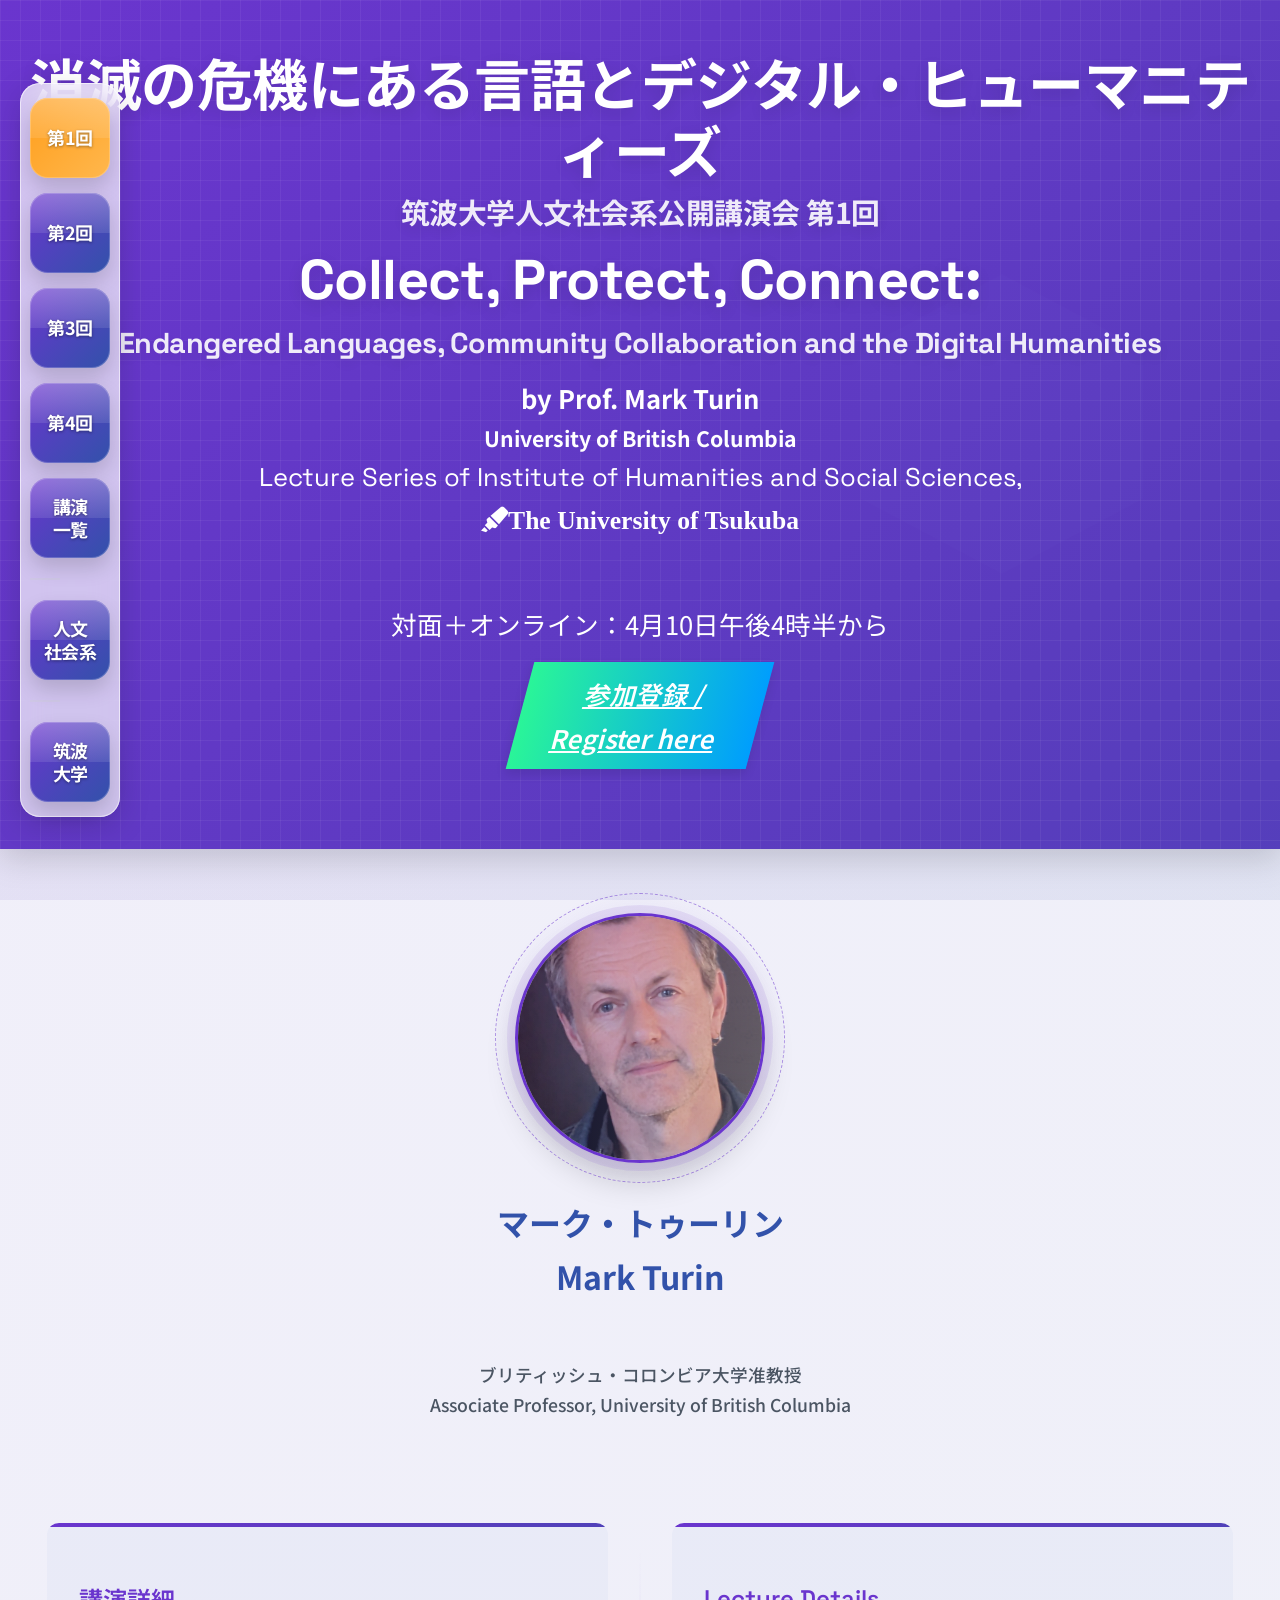
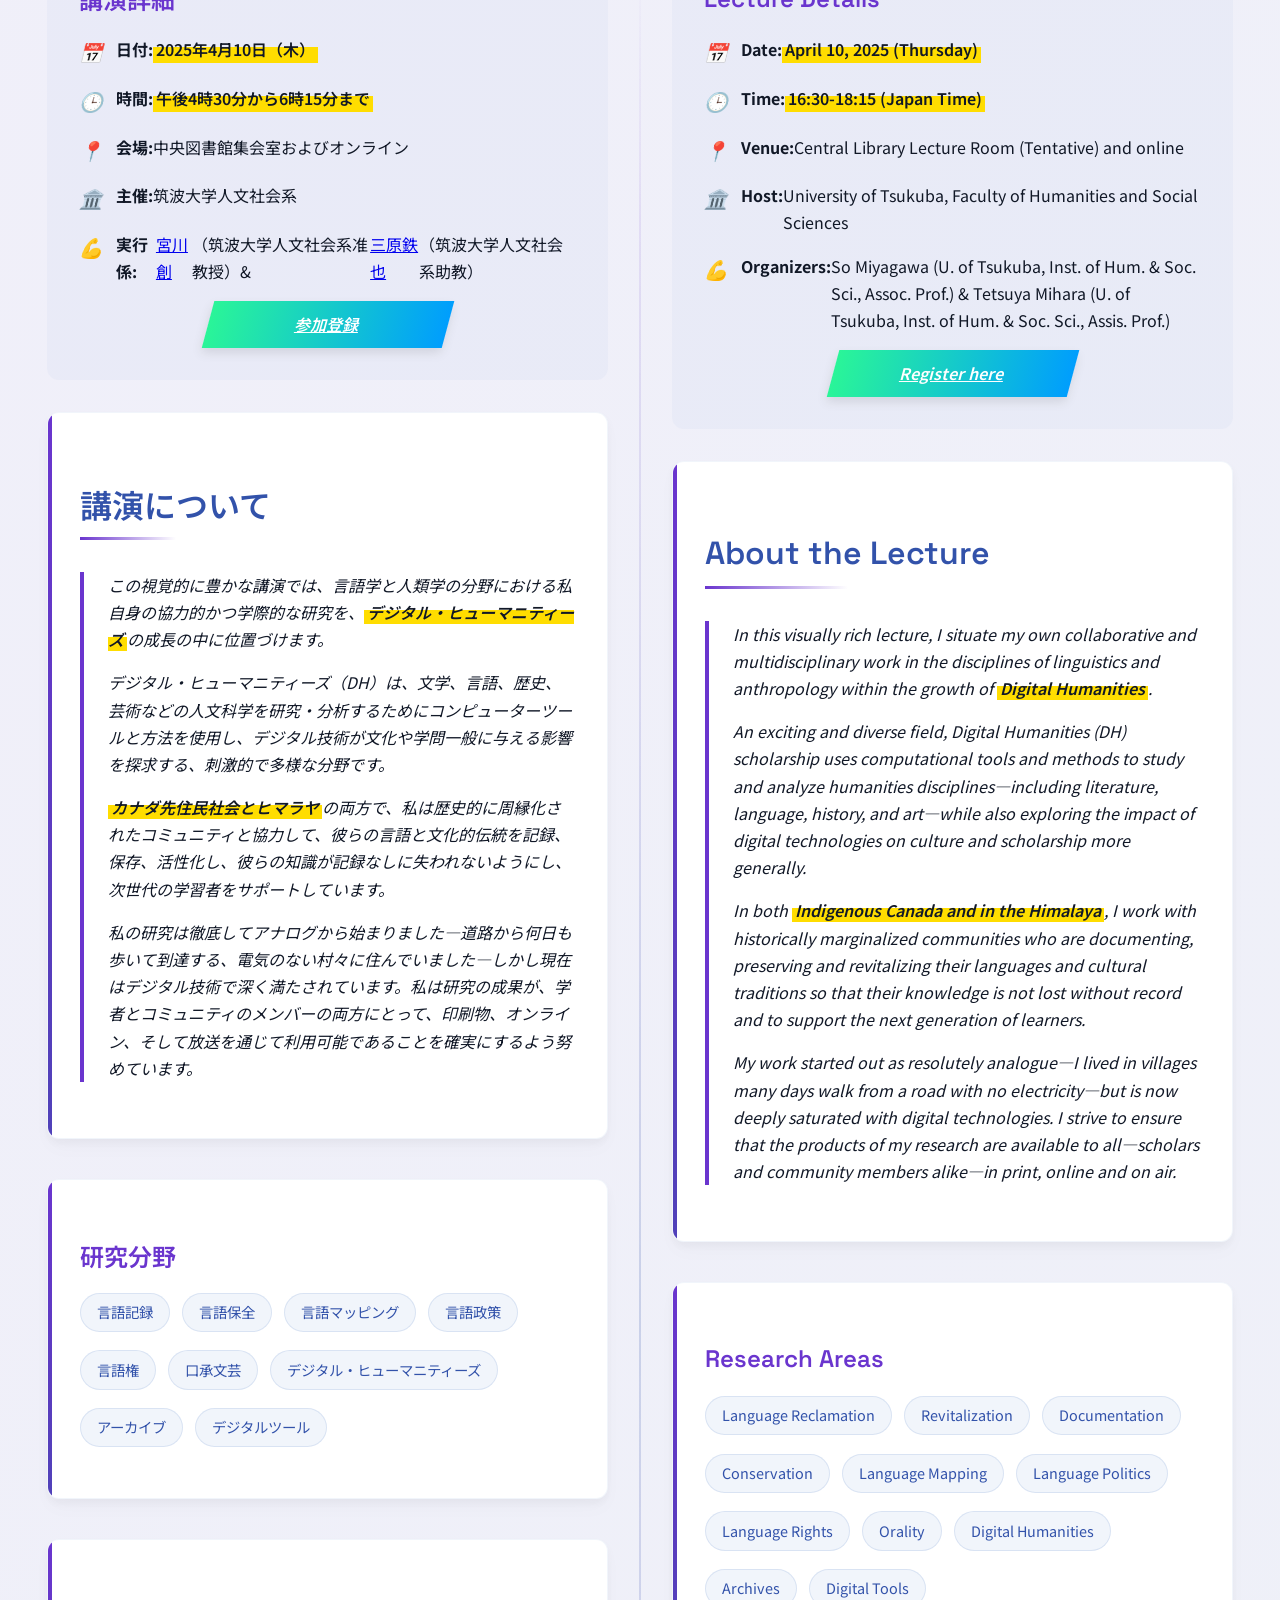
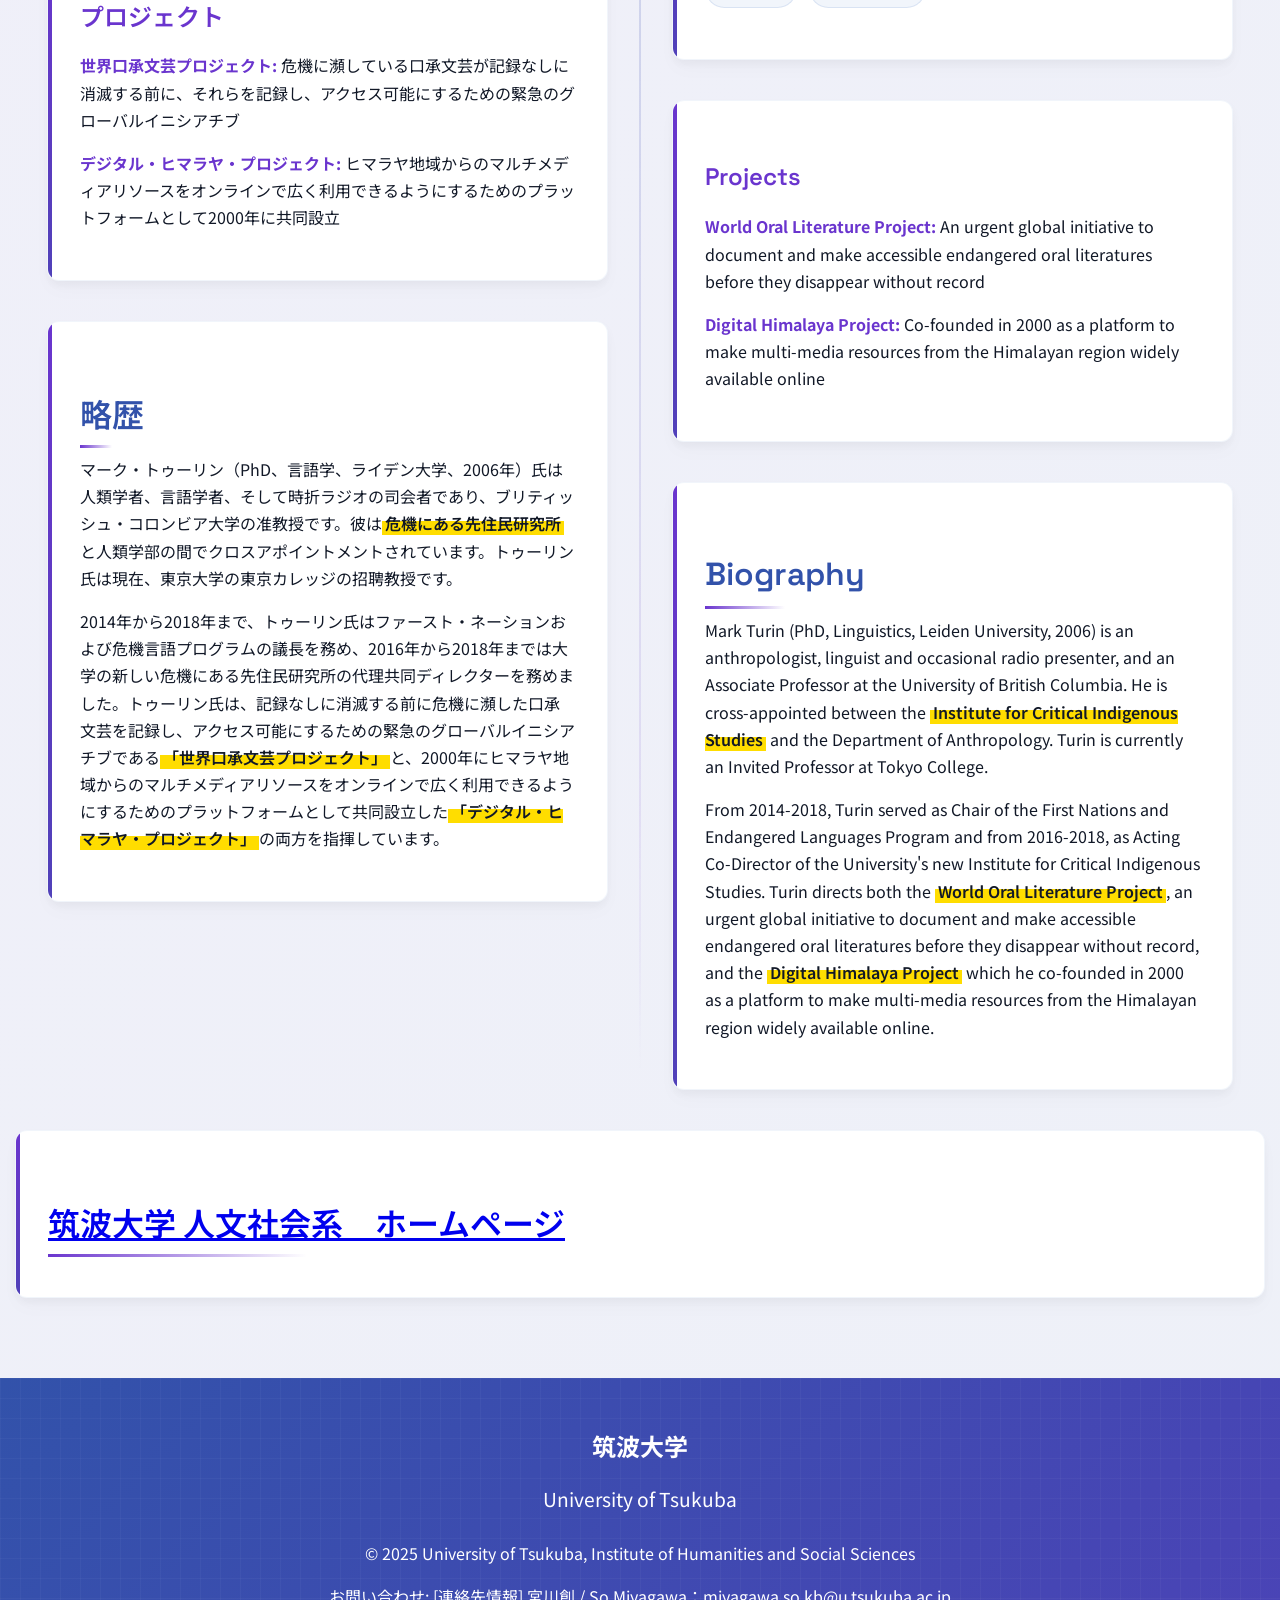
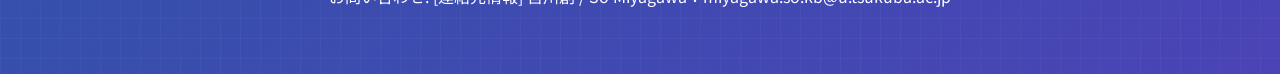
==== 1/index.html @ 2896d74b "changed" ====
<!DOCTYPE html>
<html lang="ja">
<head>
    <meta charset="UTF-8">
    <meta name="viewport" content="width=device-width, initial-scale=1.0">
    <title>筑波大学人文社会系公開講演会 第1回</title>
    <link rel="stylesheet" href="https://cdnjs.cloudflare.com/ajax/libs/font-awesome/5.15.4/css/all.min.css">
    <style>
        @import url('https://fonts.googleapis.com/css2?family=Noto+Sans+JP:wght@300;400;500;700&family=Space+Grotesk:wght@400;500;600;700&display=swap');
        
        :root {
            --tsukuba-purple: #6a35ce;
            --tsukuba-blue: #3252aa;
            --tsukuba-light-blue: #7a9bd1;
            --tsukuba-accent: #ff9e1b;
            --dark-text: #111827;
            --light-text: #4b5563;
            --background: #f8f9fc;
            --light-color: #ffffff;
            --highlight: #ffdd00;
            --card-radius: 12px;
            --glow-color: rgba(106, 53, 206, 0.15);
        }
        
        * {
            margin: 0;
            padding: 0;
            box-sizing: border-box;
        }
        
        body {
            background-color: var(--background);
            color: var(--dark-text);
            line-height: 1.7;
            font-family: 'Noto Sans JP', sans-serif;
            overflow-x: hidden;
            position: relative;
            background-image: 
                linear-gradient(125deg, rgba(106, 53, 206, 0.05) 0%, rgba(50, 82, 170, 0.05) 100%);
            padding-left: 0; /* Remove padding to allow dock to overlay content */
        }
        
        body::before {
            content: '';
            position: fixed;
            top: 0;
            left: 0;
            width: 100%;
            height: 100%;
            background: 
                linear-gradient(125deg, 
                    rgba(106, 53, 206, 0.1) 0%, 
                    rgba(50, 82, 170, 0.1) 25%, 
                    rgba(122, 155, 209, 0.1) 50%, 
                    rgba(100, 80, 190, 0.1) 75%, 
                    rgba(106, 53, 206, 0.1) 100%);
            background-size: 400% 400%;
            z-index: -1;
            animation: vivid-gradient 20s ease infinite;
            opacity: 0.8;
        }
        
        @keyframes vivid-gradient {
            0% { background-position: 0% 50% }
            50% { background-position: 100% 50% }
            100% { background-position: 0% 50% }
        }
        
        .container {
            width: 100%;
            max-width: 1600px;
            margin: 0 auto;
            padding: 0 15px;
        }
        
        header {
            background: linear-gradient(135deg, 
                rgba(106, 53, 206, 1) 0%, 
                rgba(90, 60, 190, 1) 20%, 
                rgba(70, 70, 180, 1) 40%, 
                rgba(50, 82, 170, 1) 60%, 
                rgba(70, 70, 180, 1) 80%, 
                rgba(106, 53, 206, 1) 100%);
            background-size: 400% 400%;
            color: white;
            padding: 3rem 0;
            position: relative;
            overflow: hidden;
            box-shadow: 0 10px 30px rgba(0, 0, 0, 0.15);
            animation: gradientMove 12s ease infinite;
        }
        
        @keyframes gradientMove {
            0% { background-position: 0% 50% }
            50% { background-position: 100% 50% }
            100% { background-position: 0% 50% }
        }
        
        .header-content {
            position: relative;
            z-index: 2;
            text-align: center;
        }
        
        .header-grid {
            position: absolute;
            top: 0;
            left: 0;
            width: 100%;
            height: 100%;
            background-image: 
                linear-gradient(rgba(255,255,255,0.05) 1px, transparent 1px),
                linear-gradient(90deg, rgba(255,255,255,0.05) 1px, transparent 1px);
            background-size: 20px 20px;
            z-index: 1;
        }
        
        .tsukuba-emblem {
            position: absolute;
            width: 300px;
            height: 300px;
            background-image: url("data:image/svg+xml,%3Csvg width='100' height='100' viewBox='0 0 100 100' xmlns='http://www.w3.org/2000/svg'%3E%3Cpath d='M50,0 L97,25 L97,75 L50,100 L3,75 L3,25 L50,0 Z' fill='%23ffffff' fill-opacity='0.05'/%3E%3C/svg%3E");
            background-size: contain;
            background-repeat: no-repeat;
            background-position: center;
            top: 50%;
            right: 10%;
            transform: translateY(-50%);
            z-index: 1;
            opacity: 0.2;
        }
        
        h1 {
            font-size: clamp(2rem, 5vw, 3.5rem);
            margin-bottom: 1rem;
            line-height: 1.2;
            font-weight: 700;
            letter-spacing: -0.5px;
            text-shadow: 0 5px 15px rgba(0, 0, 0, 0.1);
        }
        
        h1 span {
            display: block;
            font-size: clamp(1.2rem, 3vw, 1.8rem);
            margin-top: 0.8rem;
            opacity: 0.9;
        }
        
        h2 {
            font-size: clamp(1.5rem, 4vw, 2rem);
            color: var(--tsukuba-blue);
            margin: 2rem 0 1rem;
            font-weight: 600;
            position: relative;
            display: inline-block;
        }
        
        h2::after {
            content: '';
            display: block;
            width: 50%;
            height: 3px;
            background: linear-gradient(to right, var(--tsukuba-purple), transparent);
            position: absolute;
            bottom: -8px;
            left: 0;
        }
        
        h3 {
            font-size: clamp(1.2rem, 3vw, 1.5rem);
            color: var(--tsukuba-purple);
            margin: 1.5rem 0 1rem;
            font-weight: 600;
        }
        
        .subtitle {
            font-size: clamp(1.2rem, 3vw, 1.6rem);
            margin-bottom: 2rem;
            font-weight: 400;
        }
        
        .en-text {
            font-family: 'Space Grotesk', sans-serif;
        }
        
        /* Split layout */
        .split-layout {
            display: flex;
            flex-wrap: wrap;
            margin-top: 2rem;
            position: relative;
        }
        
        .split-layout::before {
            content: '';
            position: absolute;
            top: 2%;
            left: 50%;
            transform: translateX(-50%);
            width: 2px;
            height: 96%;
            background: linear-gradient(to bottom, 
                transparent 0%, 
                rgba(106, 53, 206, 0.1) 10%, 
                rgba(50, 82, 170, 0.2) 50%, 
                rgba(106, 53, 206, 0.1) 90%, 
                transparent 100%);
            z-index: 1;
        }
        
        .japanese-side, .english-side {
            flex: 0 0 50%;
            padding: 0 2rem;
            position: relative;
        }
        
        /* Professor profile */
        .profile-section {
            margin: 4rem 0;
            position: relative;
        }
        
        .profile-image-container {
            width: clamp(180px, 30vw, 250px);
            height: clamp(180px, 30vw, 250px);
            border-radius: 50%;
            margin: 0 auto 2rem;
            position: relative;
            z-index: 10;
        }
        
        .profile-image {
            width: 100%;
            height: 100%;
            border-radius: 50%;
            overflow: hidden;
            border: 3px solid var(--tsukuba-purple);
            box-shadow: 
                0 0 0 8px rgba(106, 53, 206, 0.1),
                0 20px 30px rgba(0, 0, 0, 0.15);
            position: relative;
            animation: float 6s ease-in-out infinite;
        }
        
        .profile-image::before {
            content: '';
            position: absolute;
            inset: 0;
            background: linear-gradient(135deg, rgba(106, 53, 206, 0.2), rgba(50, 82, 170, 0.2));
            z-index: 2;
        }
        
        .profile-image::after {
            content: '';
            position: absolute;
            inset: 0;
            background: linear-gradient(
                90deg, 
                rgba(255, 255, 255, 0) 0%, 
                rgba(255, 255, 255, 0.2) 50%, 
                rgba(255, 255, 255, 0) 100%
            );
            z-index: 3;
            animation: shimmer 3s infinite;
            background-size: 200% 100%;
        }
        
        .profile-image img {
            width: 100%;
            height: 100%;
            object-fit: cover;
        }
        
        .profile-glow {
            position: absolute;
            width: 120%;
            height: 120%;
            background: radial-gradient(circle, rgba(106, 53, 206, 0.15) 0%, rgba(106, 53, 206, 0) 70%);
            border-radius: 50%;
            top: 50%;
            left: 50%;
            transform: translate(-50%, -50%);
            z-index: -1;
            animation: pulse 4s infinite alternate ease-in-out;
        }
        
        .profile-decor {
            position: absolute;
            width: calc(100% + 40px);
            height: calc(100% + 40px);
            top: -20px;
            left: -20px;
            border-radius: 50%;
            border: 1px dashed rgba(106, 53, 206, 0.3);
            animation: rotate 30s linear infinite;
        }
        
        .profile-decor:nth-child(2) {
            width: calc(100% + 80px);
            height: calc(100% + 80px);
            top: -40px;
            left: -40px;
            animation: rotate 45s linear infinite reverse;
        }
        
        @keyframes rotate {
            0% { transform: rotate(0deg); }
            100% { transform: rotate(360deg); }
        }
        
        @keyframes pulse {
            0% { transform: scale(1); opacity: 0.7; }
            100% { transform: scale(1.2); opacity: 0.3; }
        }
        
        @keyframes float {
            0% { transform: translateY(0px); }
            50% { transform: translateY(-10px); }
            100% { transform: translateY(0px); }
        }
        
        @keyframes shimmer {
            0% { background-position: -100% 0; }
            100% { background-position: 200% 0; }
        }
        
        .profile-info-container {
            display: flex;
            justify-content: center;
            align-items: center;
            gap: clamp(1rem, 4vw, 4rem);
            margin-bottom: 3rem;
        }
        
        .profile-info-jp {
            text-align: right;
            flex: 1;
            margin-right: -2rem;
        }
        
        .profile-info-en {
            text-align: left;
            flex: 1;
            margin-left: -2rem;
        }
        
        .profile-name {
            font-size: clamp(1.5rem, 4vw, 2rem);
            color: var(--tsukuba-blue);
            font-weight: 700;
            margin-bottom: 0.5rem;
        }
        
        .profile-title {
            font-size: clamp(0.9rem, 2vw, 1.1rem);
            color: var(--light-text);
            margin-bottom: 0.5rem;
            font-weight: 500;
        }
        
        .content-card {
            background-color: var(--light-color);
            border-radius: var(--card-radius);
            box-shadow: 
                0 10px 20px rgba(0, 0, 0, 0.02),
                0 5px 10px rgba(0, 0, 0, 0.04);
            padding: clamp(1rem, 5vw, 2rem);
            margin-bottom: 2.5rem;
            transition: all 0.3s cubic-bezier(0.25, 0.8, 0.25, 1);
            border: 1px solid rgba(122, 155, 209, 0.1);
            overflow: hidden;
            position: relative;
        }
        
        .content-card::before {
            content: '';
            position: absolute;
            top: 0;
            left: 0;
            width: 4px;
            height: 100%;
            background: linear-gradient(to bottom, 
                var(--tsukuba-purple),
                rgba(90, 60, 190, 1),
                rgba(70, 70, 180, 1),
                var(--tsukuba-blue),
                rgba(70, 70, 180, 1),
                rgba(90, 60, 190, 1),
                var(--tsukuba-purple));
            background-size: 100% 400%;
            animation: gradientMove 8s ease infinite;
        }
        
        .content-card:hover {
            transform: translateY(-5px);
            box-shadow: 
                0 15px 30px rgba(0, 0, 0, 0.05),
                0 10px 15px rgba(0, 0, 0, 0.07);
        }
        
        .content-card h2, .content-card h3 {
            transition: transform 0.3s ease;
        }
        
        .content-card:hover h2, .content-card:hover h3 {
            transform: translateX(5px);
        }
        
        .highlight-text {
            background: linear-gradient(transparent 40%, var(--highlight) 40%);
            display: inline;
            padding: 0 3px;
            font-weight: 600;
            position: relative;
            transition: all 0.3s ease;
        }
        
        .highlight-text:hover {
            background: linear-gradient(transparent 20%, var(--highlight) 20%);
        }
        
        .abstract {
            border-left: 4px solid var(--tsukuba-purple);
            padding-left: 1.5rem;
            font-style: italic;
            margin: 1.5rem 0;
            position: relative;
        }
        
        .details {
            background-color: rgba(122, 155, 209, 0.05);
            padding: clamp(1rem, 5vw, 2rem);
            border-radius: var(--card-radius);
            margin: 2rem 0;
            position: relative;
            overflow: hidden;
        }
        
        .details::before {
            content: '';
            position: absolute;
            top: 0;
            left: 0;
            width: 100%;
            height: 4px;
            background: linear-gradient(to right, 
                var(--tsukuba-purple),
                rgba(90, 60, 190, 1),
                rgba(70, 70, 180, 1),
                var(--tsukuba-blue),
                rgba(70, 70, 180, 1),
                rgba(90, 60, 190, 1),
                var(--tsukuba-purple));
            background-size: 400% 100%;
            animation: gradientMove 8s ease infinite;
        }
        
        .details ul {
            list-style-type: none;
            position: relative;
            z-index: 1;
        }
        
        .details li {
            margin-bottom: 1rem;
            display: flex;
            align-items: flex-start;
        }
        
        .details li i {
            color: var(--tsukuba-purple);
            margin-right: 0.8rem;
            font-size: 1.2rem;
            flex-shrink: 0;
        }
        
        .highlight {
            color: var(--tsukuba-purple);
            font-weight: bold;
        }
        
        .tag {
            display: inline-block;
            background-color: rgba(122, 155, 209, 0.1);
            border: 1px solid rgba(122, 155, 209, 0.2);
            color: var(--tsukuba-blue);
            padding: 0.4rem 1rem;
            border-radius: 999px;
            margin-right: 0.5rem;
            margin-bottom: 0.7rem;
            font-size: 0.9rem;
            transition: all 0.3s ease;
            position: relative;
            z-index: 1;
        }
        
        .tag {
            display: inline-block;
            background-color: rgba(122, 155, 209, 0.1);
            border: 1px solid rgba(122, 155, 209, 0.2);
            color: var(--tsukuba-blue);
            padding: 0.4rem 1rem;
            border-radius: 999px;
            margin-right: 0.5rem;
            margin-bottom: 0.7rem;
            font-size: 0.9rem;
            transition: all 0.3s ease;
            position: relative;
            z-index: 1;
            overflow: hidden;
        }
        
        .tag::before {
            content: '';
            position: absolute;
            top: 0;
            left: -100%;
            width: 100%;
            height: 100%;
            background: linear-gradient(
                90deg, 
                transparent, 
                rgba(255, 255, 255, 0.2), 
                transparent
            );
            transition: 0.5s;
            z-index: -1;
        }
        
        .tag:hover {
            background-color: var(--tsukuba-purple);
            color: white;
            transform: translateY(-2px);
            box-shadow: 0 4px 8px rgba(106, 53, 206, 0.2);
        }
        
        .tag:hover::before {
            left: 100%;
        }
        
        footer {
            background: linear-gradient(135deg, 
                rgba(50, 82, 170, 1) 0%, 
                rgba(70, 70, 180, 1) 20%, 
                rgba(90, 60, 190, 1) 40%, 
                rgba(106, 53, 206, 1) 60%, 
                rgba(90, 60, 190, 1) 80%, 
                rgba(50, 82, 170, 1) 100%);
            background-size: 400% 400%;
            color: white;
            padding: clamp(2rem, 5vw, 3rem) 0;
            margin-top: 5rem;
            text-align: center;
            position: relative;
            overflow: hidden;
            animation: gradientMove 12s ease infinite reverse;
        }
        
        .footer-grid {
            position: absolute;
            top: 0;
            left: 0;
            width: 100%;
            height: 100%;
            background-image: linear-gradient(rgba(255,255,255,0.03) 1px, transparent 1px),
                              linear-gradient(90deg, rgba(255,255,255,0.03) 1px, transparent 1px);
            background-size: 20px 20px;
            z-index: 1;
        }
        
        .footer-content {
            position: relative;
            z-index: 2;
        }
        
        p {
            margin-bottom: 1rem;
            position: relative;
            z-index: 1;
        }
        
        /* 010 */
        .button010 a {
            position: relative;
            display: flex;
            justify-content: space-around;
            align-items: center;
            margin: 0 auto;
            max-width: 240px;
            padding: 10px 25px;
            color: #313131;
            transition: 0.3s ease-in-out;
            font-weight: 600;
            transform: skew(-15deg);
            color: #fff;
            background-image: -webkit-gradient(linear, left top, right top, from(#2af598), to(#009efd));
            background-image: -webkit-linear-gradient(left, #2af598 0%, #009efd 100%);
            background-image: linear-gradient(90deg, #2af598 0%, #009efd 100%);
            -webkit-box-shadow: 0 5px 10px rgba(0, 0, 0, .1);
            box-shadow: 0 5px 10px rgba(0, 0, 0, .1);
        }
        .button010 a:hover {
          -webkit-transform: skew(0);
          transform: skew(0);
          color: #fff;
          -webkit-box-shadow: 0 2px 3px rgba(0, 0, 0, .1);
          box-shadow: 0 2px 3px rgba(0, 0, 0, .1);
        }
        
        /* Mac-style Dock Menu */
        .mac-dock {
            position: fixed;
            left: 20px;
            top: 50%;
            transform: translateY(-50%);
            background: rgba(255, 255, 255, 0.7);
            backdrop-filter: blur(15px);
            -webkit-backdrop-filter: blur(15px);
            border-radius: 20px;
            padding: 15px 10px;
            display: flex;
            flex-direction: column;
            align-items: center;
            gap: 15px;
            box-shadow: 
                0 8px 32px rgba(0, 0, 0, 0.15),
                inset 0 0 0 1px rgba(255, 255, 255, 0.6);
            z-index: 1000;
        }
        
        .dock-container {
            display: flex;
            flex-direction: column;
            gap: 15px;
        }
        
        .dock-item {
            width: 80px;
            height: 80px;
            border-radius: 18px;
            overflow: hidden;
            position: relative;
            transition: all 0.2s cubic-bezier(0.34, 1.56, 0.64, 1);
            background: linear-gradient(135deg, var(--tsukuba-purple), var(--tsukuba-blue));
            display: flex;
            justify-content: center;
            align-items: center;
            color: white;
            font-size: 24px;
            font-weight: 700;
            box-shadow: 
                0 10px 20px rgba(0, 0, 0, 0.15),
                inset 0 0 0 1px rgba(255, 255, 255, 0.2);
            text-decoration: none;
            cursor: pointer;
        }
        
        .dock-divider {
            width: 30px;
            height: 2px;
            background: #cfc7e6;
            margin: 5px 0;
        }
        
        .dock-item:hover {
            transform: scale(1.1) translateY(-5px);
            box-shadow: 
                0 15px 30px rgba(0, 0, 0, 0.2),
                inset 0 0 0 1px rgba(255, 255, 255, 0.3);
        }
        
        .dock-item.active {
            background: linear-gradient(135deg, var(--tsukuba-accent), #ffb74d);
        }
        
        .icon-text {
            font-size: 18px;
            position: relative;
            z-index: 2;
            font-weight: 700;
            letter-spacing: -0.5px;
            text-shadow: 0 1px 3px rgba(0, 0, 0, 0.4);
            font-family: 'Noto Sans JP', sans-serif;
            color: white;
            text-align: center;
            line-height: 1.3;
        }
        
        .dock-tooltip {
            position: absolute;
            background: rgba(50, 50, 50, 0.9);
            color: white;
            padding: 8px 15px;
            border-radius: 8px;
            font-size: 14px;
            font-weight: 500;
            white-space: nowrap;
            left: 75px;
            top: 50%;
            transform: translateY(-50%);
            opacity: 0;
            visibility: hidden;
            transition: all 0.2s cubic-bezier(0.34, 1.56, 0.64, 1);
            box-shadow: 0 5px 15px rgba(0, 0, 0, 0.2);
        }
        
        .dock-item:hover .dock-tooltip {
            opacity: 1;
            visibility: visible;
            left: 85px;
        }
        
        /* Reflection effect for dock items */
        .dock-item::before {
            content: '';
            position: absolute;
            top: 0;
            left: 0;
            right: 0;
            height: 50%;
            background: linear-gradient(
                to bottom,
                rgba(255, 255, 255, 0.3) 0%,
                rgba(255, 255, 255, 0.1) 100%
            );
            border-radius: 15px 15px 0 0;
            z-index: 1;
        }
        
        /* Dot indicator for active item */
        .dock-item.active::after {
            content: '';
            position: absolute;
            bottom: -12px;
            left: 50%;
            transform: translateX(-50%);
            width: 6px;
            height: 6px;
            border-radius: 50%;
            background: rgba(255, 255, 255, 0.8);
        }
        
        /* Responsive adjustments */
        @media (max-width: 992px) {
            .japanese-side, .english-side {
                flex: 0 0 100%;
                padding: 0 1rem;
            }
            
            .english-side {
                border-left: none;
                border-top: 1px solid rgba(122, 155, 209, 0.2);
                padding-top: 2rem;
                margin-top: 2rem;
            }
            
            .profile-info-container {
                flex-direction: column;
                gap: 0.5rem;
            }
            
            .profile-info-jp, .profile-info-en {
                text-align: center;
                margin: 0;
            }
            
            .split-layout::before {
                width: 96%;
                height: 2px;
                top: 50%;
                left: 2%;
                background: linear-gradient(to right, 
                    transparent 0%, 
                    rgba(106, 53, 206, 0.1) 10%, 
                    rgba(50, 82, 170, 0.2) 50%, 
                    rgba(106, 53, 206, 0.1) 90%, 
                    transparent 100%);
            }
        }
        
        @media (max-width: 768px) {
            body {
                padding-left: 0;
            }
            
            .mac-dock {
                left: 10px;
            }
            
            .dock-item {
                width: 70px;
                height: 70px;
            }
            
            .icon-text {
                font-size: 16px;
            }
        }
        
        @media (max-width: 576px) {
            body {
                padding-left: 0;
                padding-bottom: 100px;
            }
            
            .container {
                padding: 0 10px;
            }
            
            h1 {
                padding: 0 10px;
            }
            
            .profile-section {
                margin: 2rem 0;
            }
            
            .profile-image-container {
                margin-bottom: 1rem;
            }
            
            .content-card, .details {
                padding: 1.2rem;
            }
            
            .abstract {
                padding-left: 1rem;
            }
            
            .tag {
                padding: 0.3rem 0.7rem;
                margin-right: 0.3rem;
                margin-bottom: 0.5rem;
                font-size: 0.8rem;
            }
            
            .mac-dock {
                bottom: 20px;
                top: auto;
                left: 50%;
                transform: translateX(-50%);
                flex-direction: row;
                padding: 10px 15px;
                width: auto;
                background: rgba(255, 255, 255, 0.8);
            }
            
            .dock-container {
                flex-direction: row;
                gap: 12px;
            }
            
            .dock-item {
                width: 60px;
                height: 60px;
            }
            
            .icon-text {
                font-size: 14px;
            }
            
            .dock-divider {
                width: 2px;
                height: 30px;
                margin: 0 2px;
            }
            
            .dock-tooltip {
                left: 50%;
                top: -40px;
                transform: translateX(-50%);
                background: rgba(50, 50, 50, 0.9);
            }
            
            .dock-item:hover .dock-tooltip {
                top: -45px;
                left: 50%;
            }
            
            .dock-item.active::after {
                bottom: -12px;
                left: 50%;
            }
        }

        /* 第1〜4回＋一覧でドック項目が増えたための調整 */
        /* 画面が低いときは項目を縮める（overflow は使わない：ツールチップと拡大が切れるため） */
        @media (min-width: 577px) and (max-height: 760px) {
            .dock-item {
                width: 62px;
                height: 62px;
            }

            .icon-text {
                font-size: 15px;
            }

            .dock-container {
                gap: 10px;
            }
        }

        @media (max-width: 576px) {
            .mac-dock {
                max-width: calc(100vw - 20px);
            }

            .dock-container {
                flex-wrap: wrap;
                justify-content: center;
                row-gap: 8px;
            }

            body {
                padding-bottom: 180px;
            }
        }
    </style>
</head>
<body>
    <!-- Mac Dock Menu -->
    <nav class="mac-dock" aria-label="講演会ナビゲーション">
        <div class="dock-container">
            <a href="/seminars/1/" class="dock-item active" aria-current="page">
                <span class="icon-text">第1回</span>
                <span class="dock-tooltip">第1回講演会</span>
            </a>
            <a href="/seminars/2/" class="dock-item">
                <span class="icon-text">第2回</span>
                <span class="dock-tooltip">第2回講演会</span>
            </a>
            <a href="/seminars/3/" class="dock-item">
                <span class="icon-text">第3回</span>
                <span class="dock-tooltip">第3回講演会</span>
            </a>
            <a href="/seminars/4/" class="dock-item">
                <span class="icon-text">第4回</span>
                <span class="dock-tooltip">第4回講演会</span>
            </a>
            <a href="/seminars/" class="dock-item">
                <span class="icon-text">講演<br>一覧</span>
                <span class="dock-tooltip">講演会一覧</span>
            </a>
            <div class="dock-divider"></div>
            <a href="https://www.jinsha.tsukuba.ac.jp/" class="dock-item" target="_blank">
                <span class="icon-text">人文<br>社会系</span>
                <span class="dock-tooltip">人文社会系ホームページ</span>
            </a>
            <div class="dock-divider"></div>
            <a href="https://www.tsukuba.ac.jp/" class="dock-item" target="_blank">
                <span class="icon-text">筑波<br>大学</span>
                <span class="dock-tooltip">筑波大学ホームページ</span>
            </a>
        </div>
    </nav>

    <header>
        <div class="header-grid"></div>
        <div class="tsukuba-emblem"></div>
        <div class="header-gradient-glow"></div>
        <div class="container header-content">
            <h1>
                消滅の危機にある言語とデジタル・ヒューマニティーズ
                <span>筑波大学人文社会系公開講演会 第1回</span>
            </h1>
             
            <div class="subtitle">
                <h1 class="en-text">Collect, Protect, Connect:
                <span class="en-text">Endangered Languages, Community Collaboration and the Digital Humanities</span>
               
            </h1>
            <h4>by Prof. Mark Turin</h4>
            <h5>University of British Columbia</h5>
            <p class="en-text">Lecture Series of Institute of Humanities and Social Sciences,<br> <i class="fas fa-highlighter">The University of Tsukuba</i> </p>
          <br> <p>対面＋オンライン：4月10日午後4時半から</p> 
          <div class="button010">
                <a href="https://docs.google.com/forms/d/e/1FAIpQLSdIY01GYCoTN7OvCxIDIOvJ1w9GV--gz2LfOuzs_iIa3e0frg/viewform?usp=dialog" target="_blank">参加登録 / Register here</a>
            </a>
            </div>
        </div>
    </header>

    <main class="container">
        
        <div class="profile-section">
            
            <div class="profile-image-container">
                
                <div class="profile-image">
                    <img src="Mark_Turin_2023_cropped.jpg" alt="Professor Mark Turin" />
                </div>
                <div class="profile-glow" style="background: radial-gradient(circle, rgba(106, 53, 206, 0.25) 0%, rgba(50, 82, 170, 0) 70%); animation: pulse 4s infinite alternate ease-in-out, hue-rotate 15s infinite linear;"></div>
                <div class="profile-decor"></div>
                <div class="profile-decor"></div>
        <style>      
        @keyframes hue-rotate {
            0% { filter: hue-rotate(0deg); }
            100% { filter: hue-rotate(360deg); }
        }
    </style>

            </div>
            
            <div class="profile-info-container">
               
                    <div class="profile-name"><center>マーク・トゥーリン<br>Mark Turin</center></div>
                </div>            
                <div class="profile-info-container">
                <div class="profile-title"><center>ブリティッシュ・コロンビア大学准教授<br>Associate Professor, University of British Columbia</center></div>      
</div>
            
        </div>

        <div class="split-layout">
            <!-- Japanese Side (First) -->
            <div class="japanese-side">
                <div class="details">
                    <h3>講演詳細</h3>
                    <ul>
                        <li><i>📅</i> <strong>日付:</strong> <span class="highlight-text">2025年4月10日（木）</span></li>
                        <li><i>🕒</i> <strong>時間:</strong> <span class="highlight-text">午後4時30分から6時15分まで</span></li>
                        <li><i>📍</i> <strong>会場:</strong> 中央図書館集会室およびオンライン</li>
                        <li><i>🏛️</i> <strong>主催:</strong> 筑波大学人文社会系</li>
                                                <li><i>💪</i> <strong>実行係:</strong><a href="https://trios.tsukuba.ac.jp/ja/researcher/0000004893" target="_blank">宮川創</a>（筑波大学人文社会系准教授）&amp; <a href="https://trios.tsukuba.ac.jp/ja/researcher/0000004052" target="_blank">三原鉄也</a>（筑波大学人文社会系助教）</li>

                    </ul>  <div class="button010">
                        <a href="https://docs.google.com/forms/d/e/1FAIpQLSdIY01GYCoTN7OvCxIDIOvJ1w9GV--gz2LfOuzs_iIa3e0frg/viewform?usp=dialog" target="_blank">参加登録</a>
                    </a>
                    </div></div>
                
                <div class="content-card">
                    <h2>講演について</h2>
                    <div class="abstract">
                        <p>この視覚的に豊かな講演では、言語学と人類学の分野における私自身の協力的かつ学際的な研究を、<span class="highlight-text">デジタル・ヒューマニティーズ</span>の成長の中に位置づけます。</p>
                        
                        <p>デジタル・ヒューマニティーズ（DH）は、文学、言語、歴史、芸術などの人文科学を研究・分析するためにコンピューターツールと方法を使用し、デジタル技術が文化や学問一般に与える影響を探求する、刺激的で多様な分野です。</p>
                        
                        <p><span class="highlight-text">カナダ先住民社会とヒマラヤ</span>の両方で、私は歴史的に周縁化されたコミュニティと協力して、彼らの言語と文化的伝統を記録、保存、活性化し、彼らの知識が記録なしに失われないようにし、次世代の学習者をサポートしています。</p>
                        
                        <p>私の研究は徹底してアナログから始まりました—道路から何日も歩いて到達する、電気のない村々に住んでいました—しかし現在はデジタル技術で深く満たされています。私は研究の成果が、学者とコミュニティのメンバーの両方にとって、印刷物、オンライン、そして放送を通じて利用可能であることを確実にするよう努めています。</p>
                    </div>
                </div>
                
                <div class="content-card">
                    <h3>研究分野</h3>
                    <div>
                        <span class="tag">言語記録</span>
                        <span class="tag">言語保全</span>
                        <span class="tag">言語マッピング</span>
                        <span class="tag">言語政策</span>
                        <span class="tag">言語権</span>
                        <span class="tag">口承文芸</span>
                        <span class="tag">デジタル・ヒューマニティーズ</span>
                        <span class="tag">アーカイブ</span>
                        <span class="tag">デジタルツール</span>
                    </div>
                </div>
                
                <div class="content-card">
                    <h3>プロジェクト</h3>
                    <p><span class="highlight">世界口承文芸プロジェクト:</span> 危機に瀕している口承文芸が記録なしに消滅する前に、それらを記録し、アクセス可能にするための緊急のグローバルイニシアチブ</p>
                    <p><span class="highlight">デジタル・ヒマラヤ・プロジェクト:</span> ヒマラヤ地域からのマルチメディアリソースをオンラインで広く利用できるようにするためのプラットフォームとして2000年に共同設立</p>
                </div>
                
                <div class="content-card">
                    <h2>略歴</h2>
                    <p>マーク・トゥーリン（PhD、言語学、ライデン大学、2006年）氏は人類学者、言語学者、そして時折ラジオの司会者であり、ブリティッシュ・コロンビア大学の准教授です。彼は<span class="highlight-text">危機にある先住民研究所</span>と人類学部の間でクロスアポイントメントされています。トゥーリン氏は現在、東京大学の東京カレッジの招聘教授です。</p>
                    
                    <p>2014年から2018年まで、トゥーリン氏はファースト・ネーションおよび危機言語プログラムの議長を務め、2016年から2018年までは大学の新しい危機にある先住民研究所の代理共同ディレクターを務めました。トゥーリン氏は、記録なしに消滅する前に危機に瀕した口承文芸を記録し、アクセス可能にするための緊急のグローバルイニシアチブである<span class="highlight-text">「世界口承文芸プロジェクト」</span>と、2000年にヒマラヤ地域からのマルチメディアリソースをオンラインで広く利用できるようにするためのプラットフォームとして共同設立した<span class="highlight-text">「デジタル・ヒマラヤ・プロジェクト」</span>の両方を指揮しています。</p>
                </div>
            </div>
            
            <!-- English Side -->
            <div class="english-side">
                <div class="details">
                    <h3 class="en-text">Lecture Details</h3>
                    <ul>
                        <li><i>📅</i> <strong>Date:</strong> <span class="highlight-text">April 10, 2025 (Thursday)</span></li>
                        <li><i>🕒</i> <strong>Time:</strong> <span class="highlight-text">16:30-18:15 (Japan Time)</span> </li>
                        <li><i>📍</i> <strong>Venue:</strong> Central Library Lecture Room (Tentative) and online</li>
                        <li><i>🏛️</i> <strong>Host:</strong> University of Tsukuba, Faculty of Humanities and Social Sciences</li>
                            <li><i>💪</i> <strong>Organizers:</strong>So Miyagawa (U. of Tsukuba, Inst. of Hum. & Soc. Sci., Assoc. Prof.) &amp; Tetsuya Mihara (U. of Tsukuba, Inst. of Hum. &amp; Soc. Sci., Assis. Prof.)</li>
                    </ul>

                    <div class="button010">
                        <a href="https://docs.google.com/forms/d/e/1FAIpQLSdIY01GYCoTN7OvCxIDIOvJ1w9GV--gz2LfOuzs_iIa3e0frg/viewform?usp=dialog" target="_blank">Register here</a>
                    </a>
                    </div>
                </div>
                
                <div class="content-card">
                    <h2 class="en-text">About the Lecture</h2>
                    <div class="abstract">
                        <p>In this visually rich lecture, I situate my own collaborative and multidisciplinary work in the disciplines of linguistics and anthropology within the growth of <span class="highlight-text">Digital Humanities</span>.</p>
                        
                        <p>An exciting and diverse field, Digital Humanities (DH) scholarship uses computational tools and methods to study and analyze humanities disciplines—including literature, language, history, and art—while also exploring the impact of digital technologies on culture and scholarship more generally.</p>
                        
                        <p>In both <span class="highlight-text">Indigenous Canada and in the Himalaya</span>, I work with historically marginalized communities who are documenting, preserving and revitalizing their languages and cultural traditions so that their knowledge is not lost without record and to support the next generation of learners.</p>
                        
                        <p>My work started out as resolutely analogue—I lived in villages many days walk from a road with no electricity—but is now deeply saturated with digital technologies. I strive to ensure that the products of my research are available to all—scholars and community members alike—in print, online and on air.</p>
                    </div>
                </div>
                
                <div class="content-card">
                    <h3 class="en-text">Research Areas</h3>
                    <div>
                        <span class="tag">Language Reclamation</span>
                        <span class="tag">Revitalization</span>
                        <span class="tag">Documentation</span>
                        <span class="tag">Conservation</span>
                        <span class="tag">Language Mapping</span>
                        <span class="tag">Language Politics</span>
                        <span class="tag">Language Rights</span>
                        <span class="tag">Orality</span>
                        <span class="tag">Digital Humanities</span>
                        <span class="tag">Archives</span>
                        <span class="tag">Digital Tools</span>
                    </div>
                </div>
                
                <div class="content-card">
                    <h3 class="en-text">Projects</h3>
                    <p><span class="highlight">World Oral Literature Project:</span> An urgent global initiative to document and make accessible endangered oral literatures before they disappear without record</p>
                    <p><span class="highlight">Digital Himalaya Project:</span> Co-founded in 2000 as a platform to make multi-media resources from the Himalayan region widely available online</p>
                </div>
                
                <div class="content-card">
                    <h2 class="en-text">Biography</h2>
                    <p>Mark Turin (PhD, Linguistics, Leiden University, 2006) is an anthropologist, linguist and occasional radio presenter, and an Associate Professor at the University of British Columbia. He is cross-appointed between the <span class="highlight-text">Institute for Critical Indigenous Studies</span> and the Department of Anthropology. Turin is currently an Invited Professor at Tokyo College.</p>
                    
                    <p>From 2014-2018, Turin served as Chair of the First Nations and Endangered Languages Program and from 2016-2018, as Acting Co-Director of the University's new Institute for Critical Indigenous Studies. Turin directs both the <span class="highlight-text">World Oral Literature Project</span>, an urgent global initiative to document and make accessible endangered oral literatures before they disappear without record, and the <span class="highlight-text">Digital Himalaya Project</span> which he co-founded in 2000 as a platform to make multi-media resources from the Himalayan region widely available online.</p>
                </div>
            </div>
        </div>
             <div class="content-card">
                    <h2><a href="https://www.jinsha.tsukuba.ac.jp/" target="_blank">筑波大学 人文社会系　ホームページ</a></h2>
                                  </div>
     
    </main>

    <footer>
        <div class="footer-grid"></div>
        <div class="container footer-content">
            <div style="font-weight: bold; font-size: 1.5rem; margin-bottom: 1rem;">筑波大学</div>
            <div style="font-size: 1.2rem; margin-bottom: 1.5rem;">University of Tsukuba</div>
            <p>© 2025 University of Tsukuba, Institute of Humanities and Social Sciences</p>
            <p>お問い合わせ: [連絡先情報] 宮川創 / So Miyagawa：miyagawa.so.kb@u.tsukuba.ac.jp</p>
        </div>
    </footer>

    <!-- Mac Dock Animation Script -->
    <script>
        document.addEventListener('DOMContentLoaded', function() {
            const dockItems = document.querySelectorAll('.dock-item');
            const dockContainer = document.querySelector('.dock-container');
            
            function handleMouseMove(e) {
                const isMobile = window.innerWidth <= 576;
                
                dockItems.forEach(item => {
                    const rect = item.getBoundingClientRect();
                    let distance, itemCenter;
                    
                    if (isMobile) {
                        // For horizontal dock (mobile)
                        itemCenter = rect.left + rect.width / 2;
                        distance = Math.abs(e.clientX - itemCenter);
                    } else {
                        // For vertical dock (desktop)
                        itemCenter = rect.top + rect.height / 2;
                        distance = Math.abs(e.clientY - itemCenter);
                    }
                    
                    const proximity = Math.max(0, 80 - distance);
                    
                    if (proximity > 0) {
                        const scale = 1 + (proximity / 80) * 0.4; // Max scale: 1.4x
                        item.style.transform = isMobile ? 
                            `scale(${scale})` : 
                            `scale(${scale}) translateY(-${proximity / 20}px)`;
                        item.style.zIndex = Math.round(proximity);
                    } else {
                        item.style.transform = isMobile ? 'scale(1)' : 'scale(1) translateY(0)';
                        item.style.zIndex = 0;
                    }
                });
            }
            
            function resetItems() {
                dockItems.forEach(item => {
                    const isMobile = window.innerWidth <= 576;
                    item.style.transform = isMobile ? 'scale(1)' : 'scale(1) translateY(0)';
                    item.style.zIndex = 0;
                });
            }
            
            dockContainer.addEventListener('mousemove', handleMouseMove);
            dockContainer.addEventListener('touchmove', function(e) {
                handleMouseMove(e.touches[0]);
            });
            
            dockContainer.addEventListener('mouseleave', resetItems);
            dockContainer.addEventListener('touchend', resetItems);
            
            // Update effect when window resizes
            window.addEventListener('resize', function() {
                resetItems();
            });
        });
    </script>
</body>
</html>
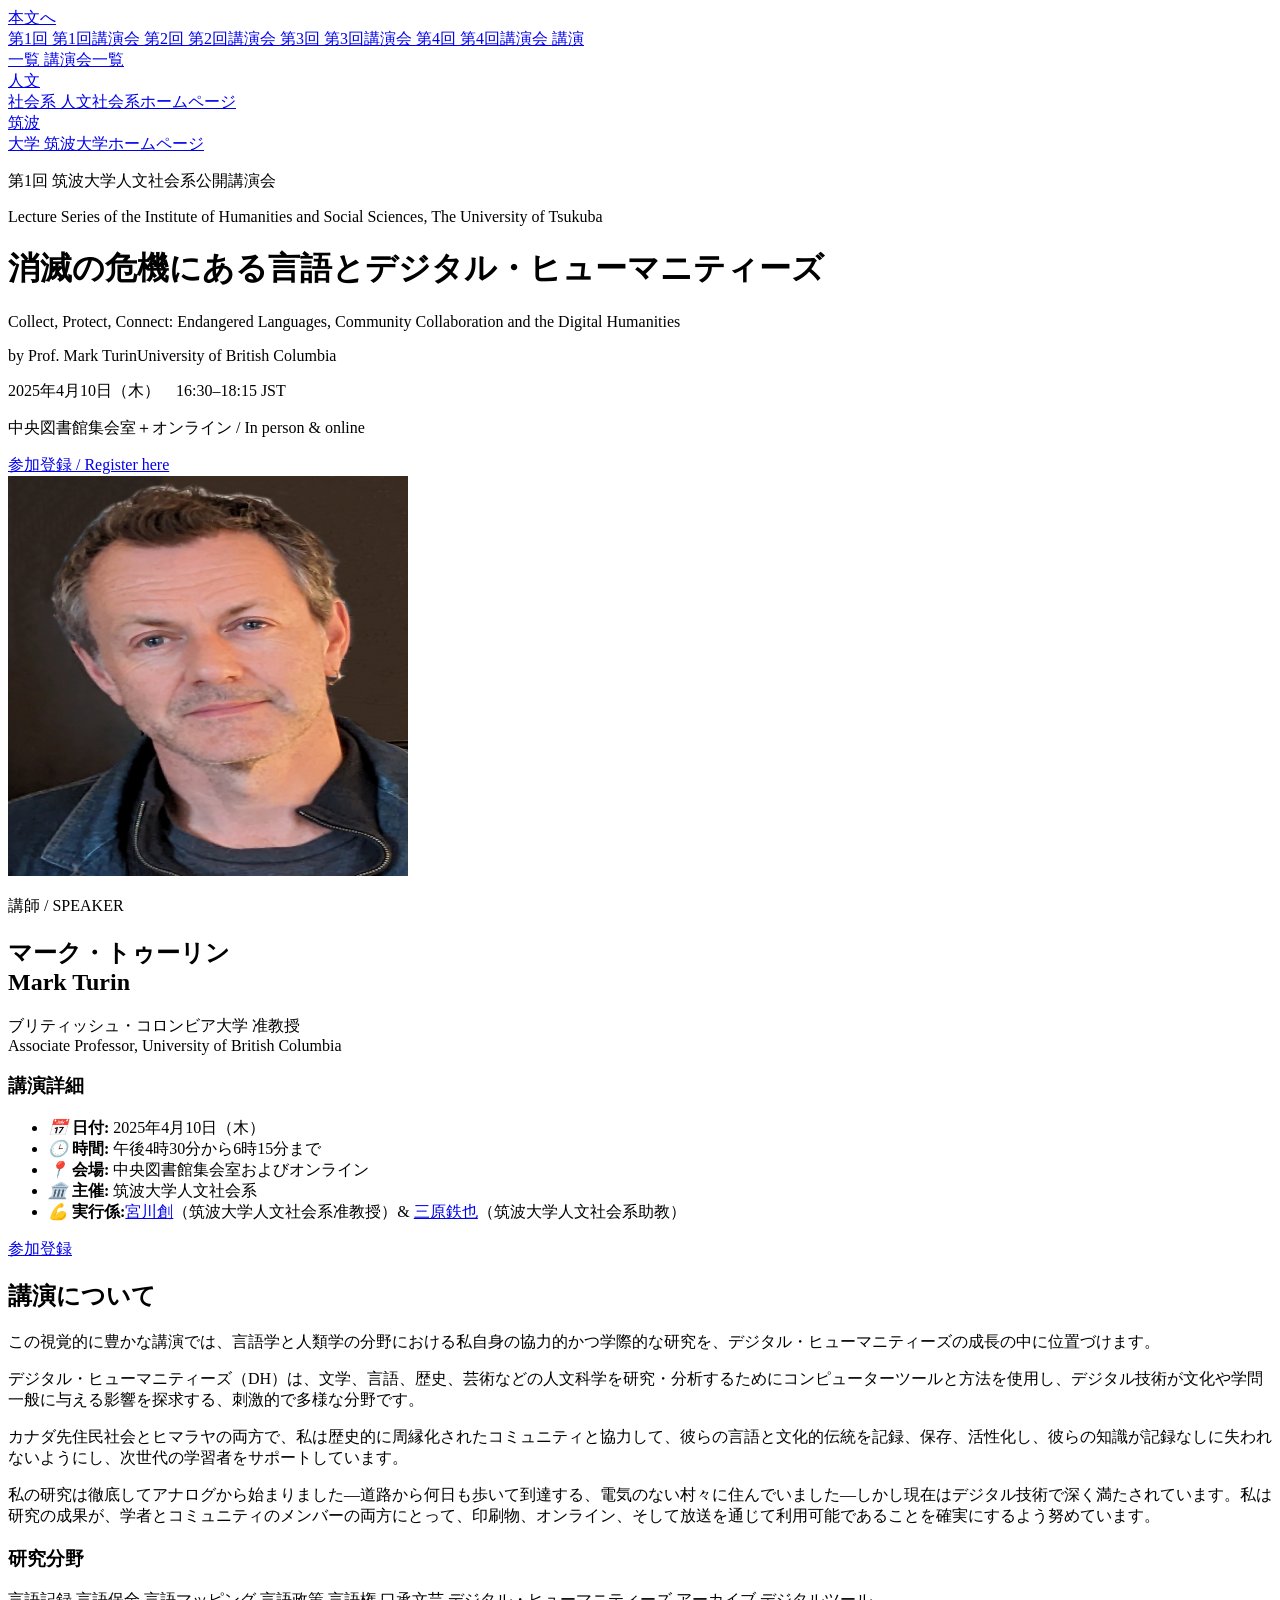
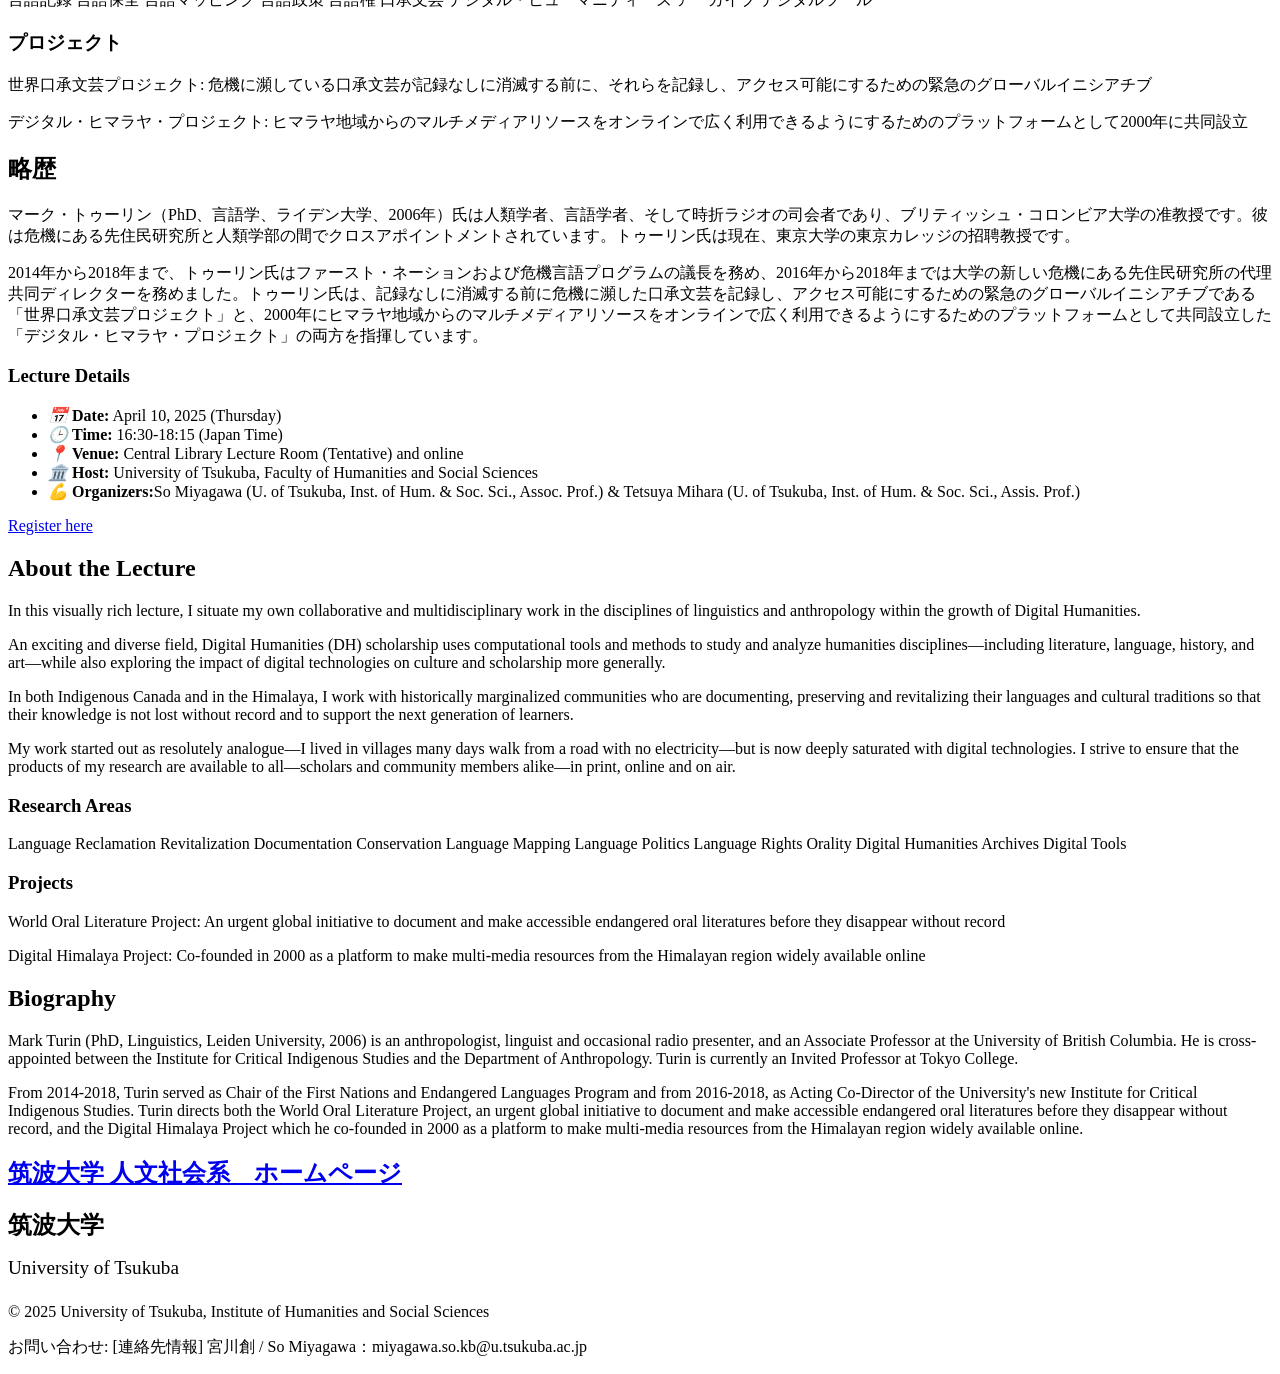
==== commit d0c6c262: "changed" ====
--- a/1/index.html
+++ b/1/index.html
@@ -4,920 +4,14 @@
     <meta charset="UTF-8">
     <meta name="viewport" content="width=device-width, initial-scale=1.0">
     <title>筑波大学人文社会系公開講演会 第1回</title>
-    <link rel="stylesheet" href="https://cdnjs.cloudflare.com/ajax/libs/font-awesome/5.15.4/css/all.min.css">
-    <style>
-        @import url('https://fonts.googleapis.com/css2?family=Noto+Sans+JP:wght@300;400;500;700&family=Space+Grotesk:wght@400;500;600;700&display=swap');
-        
-        :root {
-            --tsukuba-purple: #6a35ce;
-            --tsukuba-blue: #3252aa;
-            --tsukuba-light-blue: #7a9bd1;
-            --tsukuba-accent: #ff9e1b;
-            --dark-text: #111827;
-            --light-text: #4b5563;
-            --background: #f8f9fc;
-            --light-color: #ffffff;
-            --highlight: #ffdd00;
-            --card-radius: 12px;
-            --glow-color: rgba(106, 53, 206, 0.15);
-        }
-        
-        * {
-            margin: 0;
-            padding: 0;
-            box-sizing: border-box;
-        }
-        
-        body {
-            background-color: var(--background);
-            color: var(--dark-text);
-            line-height: 1.7;
-            font-family: 'Noto Sans JP', sans-serif;
-            overflow-x: hidden;
-            position: relative;
-            background-image: 
-                linear-gradient(125deg, rgba(106, 53, 206, 0.05) 0%, rgba(50, 82, 170, 0.05) 100%);
-            padding-left: 0; /* Remove padding to allow dock to overlay content */
-        }
-        
-        body::before {
-            content: '';
-            position: fixed;
-            top: 0;
-            left: 0;
-            width: 100%;
-            height: 100%;
-            background: 
-                linear-gradient(125deg, 
-                    rgba(106, 53, 206, 0.1) 0%, 
-                    rgba(50, 82, 170, 0.1) 25%, 
-                    rgba(122, 155, 209, 0.1) 50%, 
-                    rgba(100, 80, 190, 0.1) 75%, 
-                    rgba(106, 53, 206, 0.1) 100%);
-            background-size: 400% 400%;
-            z-index: -1;
-            animation: vivid-gradient 20s ease infinite;
-            opacity: 0.8;
-        }
-        
-        @keyframes vivid-gradient {
-            0% { background-position: 0% 50% }
-            50% { background-position: 100% 50% }
-            100% { background-position: 0% 50% }
-        }
-        
-        .container {
-            width: 100%;
-            max-width: 1600px;
-            margin: 0 auto;
-            padding: 0 15px;
-        }
-        
-        header {
-            background: linear-gradient(135deg, 
-                rgba(106, 53, 206, 1) 0%, 
-                rgba(90, 60, 190, 1) 20%, 
-                rgba(70, 70, 180, 1) 40%, 
-                rgba(50, 82, 170, 1) 60%, 
-                rgba(70, 70, 180, 1) 80%, 
-                rgba(106, 53, 206, 1) 100%);
-            background-size: 400% 400%;
-            color: white;
-            padding: 3rem 0;
-            position: relative;
-            overflow: hidden;
-            box-shadow: 0 10px 30px rgba(0, 0, 0, 0.15);
-            animation: gradientMove 12s ease infinite;
-        }
-        
-        @keyframes gradientMove {
-            0% { background-position: 0% 50% }
-            50% { background-position: 100% 50% }
-            100% { background-position: 0% 50% }
-        }
-        
-        .header-content {
-            position: relative;
-            z-index: 2;
-            text-align: center;
-        }
-        
-        .header-grid {
-            position: absolute;
-            top: 0;
-            left: 0;
-            width: 100%;
-            height: 100%;
-            background-image: 
-                linear-gradient(rgba(255,255,255,0.05) 1px, transparent 1px),
-                linear-gradient(90deg, rgba(255,255,255,0.05) 1px, transparent 1px);
-            background-size: 20px 20px;
-            z-index: 1;
-        }
-        
-        .tsukuba-emblem {
-            position: absolute;
-            width: 300px;
-            height: 300px;
-            background-image: url("data:image/svg+xml,%3Csvg width='100' height='100' viewBox='0 0 100 100' xmlns='http://www.w3.org/2000/svg'%3E%3Cpath d='M50,0 L97,25 L97,75 L50,100 L3,75 L3,25 L50,0 Z' fill='%23ffffff' fill-opacity='0.05'/%3E%3C/svg%3E");
-            background-size: contain;
-            background-repeat: no-repeat;
-            background-position: center;
-            top: 50%;
-            right: 10%;
-            transform: translateY(-50%);
-            z-index: 1;
-            opacity: 0.2;
-        }
-        
-        h1 {
-            font-size: clamp(2rem, 5vw, 3.5rem);
-            margin-bottom: 1rem;
-            line-height: 1.2;
-            font-weight: 700;
-            letter-spacing: -0.5px;
-            text-shadow: 0 5px 15px rgba(0, 0, 0, 0.1);
-        }
-        
-        h1 span {
-            display: block;
-            font-size: clamp(1.2rem, 3vw, 1.8rem);
-            margin-top: 0.8rem;
-            opacity: 0.9;
-        }
-        
-        h2 {
-            font-size: clamp(1.5rem, 4vw, 2rem);
-            color: var(--tsukuba-blue);
-            margin: 2rem 0 1rem;
-            font-weight: 600;
-            position: relative;
-            display: inline-block;
-        }
-        
-        h2::after {
-            content: '';
-            display: block;
-            width: 50%;
-            height: 3px;
-            background: linear-gradient(to right, var(--tsukuba-purple), transparent);
-            position: absolute;
-            bottom: -8px;
-            left: 0;
-        }
-        
-        h3 {
-            font-size: clamp(1.2rem, 3vw, 1.5rem);
-            color: var(--tsukuba-purple);
-            margin: 1.5rem 0 1rem;
-            font-weight: 600;
-        }
-        
-        .subtitle {
-            font-size: clamp(1.2rem, 3vw, 1.6rem);
-            margin-bottom: 2rem;
-            font-weight: 400;
-        }
-        
-        .en-text {
-            font-family: 'Space Grotesk', sans-serif;
-        }
-        
-        /* Split layout */
-        .split-layout {
-            display: flex;
-            flex-wrap: wrap;
-            margin-top: 2rem;
-            position: relative;
-        }
-        
-        .split-layout::before {
-            content: '';
-            position: absolute;
-            top: 2%;
-            left: 50%;
-            transform: translateX(-50%);
-            width: 2px;
-            height: 96%;
-            background: linear-gradient(to bottom, 
-                transparent 0%, 
-                rgba(106, 53, 206, 0.1) 10%, 
-                rgba(50, 82, 170, 0.2) 50%, 
-                rgba(106, 53, 206, 0.1) 90%, 
-                transparent 100%);
-            z-index: 1;
-        }
-        
-        .japanese-side, .english-side {
-            flex: 0 0 50%;
-            padding: 0 2rem;
-            position: relative;
-        }
-        
-        /* Professor profile */
-        .profile-section {
-            margin: 4rem 0;
-            position: relative;
-        }
-        
-        .profile-image-container {
-            width: clamp(180px, 30vw, 250px);
-            height: clamp(180px, 30vw, 250px);
-            border-radius: 50%;
-            margin: 0 auto 2rem;
-            position: relative;
-            z-index: 10;
-        }
-        
-        .profile-image {
-            width: 100%;
-            height: 100%;
-            border-radius: 50%;
-            overflow: hidden;
-            border: 3px solid var(--tsukuba-purple);
-            box-shadow: 
-                0 0 0 8px rgba(106, 53, 206, 0.1),
-                0 20px 30px rgba(0, 0, 0, 0.15);
-            position: relative;
-            animation: float 6s ease-in-out infinite;
-        }
-        
-        .profile-image::before {
-            content: '';
-            position: absolute;
-            inset: 0;
-            background: linear-gradient(135deg, rgba(106, 53, 206, 0.2), rgba(50, 82, 170, 0.2));
-            z-index: 2;
-        }
-        
-        .profile-image::after {
-            content: '';
-            position: absolute;
-            inset: 0;
-            background: linear-gradient(
-                90deg, 
-                rgba(255, 255, 255, 0) 0%, 
-                rgba(255, 255, 255, 0.2) 50%, 
-                rgba(255, 255, 255, 0) 100%
-            );
-            z-index: 3;
-            animation: shimmer 3s infinite;
-            background-size: 200% 100%;
-        }
-        
-        .profile-image img {
-            width: 100%;
-            height: 100%;
-            object-fit: cover;
-        }
-        
-        .profile-glow {
-            position: absolute;
-            width: 120%;
-            height: 120%;
-            background: radial-gradient(circle, rgba(106, 53, 206, 0.15) 0%, rgba(106, 53, 206, 0) 70%);
-            border-radius: 50%;
-            top: 50%;
-            left: 50%;
-            transform: translate(-50%, -50%);
-            z-index: -1;
-            animation: pulse 4s infinite alternate ease-in-out;
-        }
-        
-        .profile-decor {
-            position: absolute;
-            width: calc(100% + 40px);
-            height: calc(100% + 40px);
-            top: -20px;
-            left: -20px;
-            border-radius: 50%;
-            border: 1px dashed rgba(106, 53, 206, 0.3);
-            animation: rotate 30s linear infinite;
-        }
-        
-        .profile-decor:nth-child(2) {
-            width: calc(100% + 80px);
-            height: calc(100% + 80px);
-            top: -40px;
-            left: -40px;
-            animation: rotate 45s linear infinite reverse;
-        }
-        
-        @keyframes rotate {
-            0% { transform: rotate(0deg); }
-            100% { transform: rotate(360deg); }
-        }
-        
-        @keyframes pulse {
-            0% { transform: scale(1); opacity: 0.7; }
-            100% { transform: scale(1.2); opacity: 0.3; }
-        }
-        
-        @keyframes float {
-            0% { transform: translateY(0px); }
-            50% { transform: translateY(-10px); }
-            100% { transform: translateY(0px); }
-        }
-        
-        @keyframes shimmer {
-            0% { background-position: -100% 0; }
-            100% { background-position: 200% 0; }
-        }
-        
-        .profile-info-container {
-            display: flex;
-            justify-content: center;
-            align-items: center;
-            gap: clamp(1rem, 4vw, 4rem);
-            margin-bottom: 3rem;
-        }
-        
-        .profile-info-jp {
-            text-align: right;
-            flex: 1;
-            margin-right: -2rem;
-        }
-        
-        .profile-info-en {
-            text-align: left;
-            flex: 1;
-            margin-left: -2rem;
-        }
-        
-        .profile-name {
-            font-size: clamp(1.5rem, 4vw, 2rem);
-            color: var(--tsukuba-blue);
-            font-weight: 700;
-            margin-bottom: 0.5rem;
-        }
-        
-        .profile-title {
-            font-size: clamp(0.9rem, 2vw, 1.1rem);
-            color: var(--light-text);
-            margin-bottom: 0.5rem;
-            font-weight: 500;
-        }
-        
-        .content-card {
-            background-color: var(--light-color);
-            border-radius: var(--card-radius);
-            box-shadow: 
-                0 10px 20px rgba(0, 0, 0, 0.02),
-                0 5px 10px rgba(0, 0, 0, 0.04);
-            padding: clamp(1rem, 5vw, 2rem);
-            margin-bottom: 2.5rem;
-            transition: all 0.3s cubic-bezier(0.25, 0.8, 0.25, 1);
-            border: 1px solid rgba(122, 155, 209, 0.1);
-            overflow: hidden;
-            position: relative;
-        }
-        
-        .content-card::before {
-            content: '';
-            position: absolute;
-            top: 0;
-            left: 0;
-            width: 4px;
-            height: 100%;
-            background: linear-gradient(to bottom, 
-                var(--tsukuba-purple),
-                rgba(90, 60, 190, 1),
-                rgba(70, 70, 180, 1),
-                var(--tsukuba-blue),
-                rgba(70, 70, 180, 1),
-                rgba(90, 60, 190, 1),
-                var(--tsukuba-purple));
-            background-size: 100% 400%;
-            animation: gradientMove 8s ease infinite;
-        }
-        
-        .content-card:hover {
-            transform: translateY(-5px);
-            box-shadow: 
-                0 15px 30px rgba(0, 0, 0, 0.05),
-                0 10px 15px rgba(0, 0, 0, 0.07);
-        }
-        
-        .content-card h2, .content-card h3 {
-            transition: transform 0.3s ease;
-        }
-        
-        .content-card:hover h2, .content-card:hover h3 {
-            transform: translateX(5px);
-        }
-        
-        .highlight-text {
-            background: linear-gradient(transparent 40%, var(--highlight) 40%);
-            display: inline;
-            padding: 0 3px;
-            font-weight: 600;
-            position: relative;
-            transition: all 0.3s ease;
-        }
-        
-        .highlight-text:hover {
-            background: linear-gradient(transparent 20%, var(--highlight) 20%);
-        }
-        
-        .abstract {
-            border-left: 4px solid var(--tsukuba-purple);
-            padding-left: 1.5rem;
-            font-style: italic;
-            margin: 1.5rem 0;
-            position: relative;
-        }
-        
-        .details {
-            background-color: rgba(122, 155, 209, 0.05);
-            padding: clamp(1rem, 5vw, 2rem);
-            border-radius: var(--card-radius);
-            margin: 2rem 0;
-            position: relative;
-            overflow: hidden;
-        }
-        
-        .details::before {
-            content: '';
-            position: absolute;
-            top: 0;
-            left: 0;
-            width: 100%;
-            height: 4px;
-            background: linear-gradient(to right, 
-                var(--tsukuba-purple),
-                rgba(90, 60, 190, 1),
-                rgba(70, 70, 180, 1),
-                var(--tsukuba-blue),
-                rgba(70, 70, 180, 1),
-                rgba(90, 60, 190, 1),
-                var(--tsukuba-purple));
-            background-size: 400% 100%;
-            animation: gradientMove 8s ease infinite;
-        }
-        
-        .details ul {
-            list-style-type: none;
-            position: relative;
-            z-index: 1;
-        }
-        
-        .details li {
-            margin-bottom: 1rem;
-            display: flex;
-            align-items: flex-start;
-        }
-        
-        .details li i {
-            color: var(--tsukuba-purple);
-            margin-right: 0.8rem;
-            font-size: 1.2rem;
-            flex-shrink: 0;
-        }
-        
-        .highlight {
-            color: var(--tsukuba-purple);
-            font-weight: bold;
-        }
-        
-        .tag {
-            display: inline-block;
-            background-color: rgba(122, 155, 209, 0.1);
-            border: 1px solid rgba(122, 155, 209, 0.2);
-            color: var(--tsukuba-blue);
-            padding: 0.4rem 1rem;
-            border-radius: 999px;
-            margin-right: 0.5rem;
-            margin-bottom: 0.7rem;
-            font-size: 0.9rem;
-            transition: all 0.3s ease;
-            position: relative;
-            z-index: 1;
-        }
-        
-        .tag {
-            display: inline-block;
-            background-color: rgba(122, 155, 209, 0.1);
-            border: 1px solid rgba(122, 155, 209, 0.2);
-            color: var(--tsukuba-blue);
-            padding: 0.4rem 1rem;
-            border-radius: 999px;
-            margin-right: 0.5rem;
-            margin-bottom: 0.7rem;
-            font-size: 0.9rem;
-            transition: all 0.3s ease;
-            position: relative;
-            z-index: 1;
-            overflow: hidden;
-        }
-        
-        .tag::before {
-            content: '';
-            position: absolute;
-            top: 0;
-            left: -100%;
-            width: 100%;
-            height: 100%;
-            background: linear-gradient(
-                90deg, 
-                transparent, 
-                rgba(255, 255, 255, 0.2), 
-                transparent
-            );
-            transition: 0.5s;
-            z-index: -1;
-        }
-        
-        .tag:hover {
-            background-color: var(--tsukuba-purple);
-            color: white;
-            transform: translateY(-2px);
-            box-shadow: 0 4px 8px rgba(106, 53, 206, 0.2);
-        }
-        
-        .tag:hover::before {
-            left: 100%;
-        }
-        
-        footer {
-            background: linear-gradient(135deg, 
-                rgba(50, 82, 170, 1) 0%, 
-                rgba(70, 70, 180, 1) 20%, 
-                rgba(90, 60, 190, 1) 40%, 
-                rgba(106, 53, 206, 1) 60%, 
-                rgba(90, 60, 190, 1) 80%, 
-                rgba(50, 82, 170, 1) 100%);
-            background-size: 400% 400%;
-            color: white;
-            padding: clamp(2rem, 5vw, 3rem) 0;
-            margin-top: 5rem;
-            text-align: center;
-            position: relative;
-            overflow: hidden;
-            animation: gradientMove 12s ease infinite reverse;
-        }
-        
-        .footer-grid {
-            position: absolute;
-            top: 0;
-            left: 0;
-            width: 100%;
-            height: 100%;
-            background-image: linear-gradient(rgba(255,255,255,0.03) 1px, transparent 1px),
-                              linear-gradient(90deg, rgba(255,255,255,0.03) 1px, transparent 1px);
-            background-size: 20px 20px;
-            z-index: 1;
-        }
-        
-        .footer-content {
-            position: relative;
-            z-index: 2;
-        }
-        
-        p {
-            margin-bottom: 1rem;
-            position: relative;
-            z-index: 1;
-        }
-        
-        /* 010 */
-        .button010 a {
-            position: relative;
-            display: flex;
-            justify-content: space-around;
-            align-items: center;
-            margin: 0 auto;
-            max-width: 240px;
-            padding: 10px 25px;
-            color: #313131;
-            transition: 0.3s ease-in-out;
-            font-weight: 600;
-            transform: skew(-15deg);
-            color: #fff;
-            background-image: -webkit-gradient(linear, left top, right top, from(#2af598), to(#009efd));
-            background-image: -webkit-linear-gradient(left, #2af598 0%, #009efd 100%);
-            background-image: linear-gradient(90deg, #2af598 0%, #009efd 100%);
-            -webkit-box-shadow: 0 5px 10px rgba(0, 0, 0, .1);
-            box-shadow: 0 5px 10px rgba(0, 0, 0, .1);
-        }
-        .button010 a:hover {
-          -webkit-transform: skew(0);
-          transform: skew(0);
-          color: #fff;
-          -webkit-box-shadow: 0 2px 3px rgba(0, 0, 0, .1);
-          box-shadow: 0 2px 3px rgba(0, 0, 0, .1);
-        }
-        
-        /* Mac-style Dock Menu */
-        .mac-dock {
-            position: fixed;
-            left: 20px;
-            top: 50%;
-            transform: translateY(-50%);
-            background: rgba(255, 255, 255, 0.7);
-            backdrop-filter: blur(15px);
-            -webkit-backdrop-filter: blur(15px);
-            border-radius: 20px;
-            padding: 15px 10px;
-            display: flex;
-            flex-direction: column;
-            align-items: center;
-            gap: 15px;
-            box-shadow: 
-                0 8px 32px rgba(0, 0, 0, 0.15),
-                inset 0 0 0 1px rgba(255, 255, 255, 0.6);
-            z-index: 1000;
-        }
-        
-        .dock-container {
-            display: flex;
-            flex-direction: column;
-            gap: 15px;
-        }
-        
-        .dock-item {
-            width: 80px;
-            height: 80px;
-            border-radius: 18px;
-            overflow: hidden;
-            position: relative;
-            transition: all 0.2s cubic-bezier(0.34, 1.56, 0.64, 1);
-            background: linear-gradient(135deg, var(--tsukuba-purple), var(--tsukuba-blue));
-            display: flex;
-            justify-content: center;
-            align-items: center;
-            color: white;
-            font-size: 24px;
-            font-weight: 700;
-            box-shadow: 
-                0 10px 20px rgba(0, 0, 0, 0.15),
-                inset 0 0 0 1px rgba(255, 255, 255, 0.2);
-            text-decoration: none;
-            cursor: pointer;
-        }
-        
-        .dock-divider {
-            width: 30px;
-            height: 2px;
-            background: #cfc7e6;
-            margin: 5px 0;
-        }
-        
-        .dock-item:hover {
-            transform: scale(1.1) translateY(-5px);
-            box-shadow: 
-                0 15px 30px rgba(0, 0, 0, 0.2),
-                inset 0 0 0 1px rgba(255, 255, 255, 0.3);
-        }
-        
-        .dock-item.active {
-            background: linear-gradient(135deg, var(--tsukuba-accent), #ffb74d);
-        }
-        
-        .icon-text {
-            font-size: 18px;
-            position: relative;
-            z-index: 2;
-            font-weight: 700;
-            letter-spacing: -0.5px;
-            text-shadow: 0 1px 3px rgba(0, 0, 0, 0.4);
-            font-family: 'Noto Sans JP', sans-serif;
-            color: white;
-            text-align: center;
-            line-height: 1.3;
-        }
-        
-        .dock-tooltip {
-            position: absolute;
-            background: rgba(50, 50, 50, 0.9);
-            color: white;
-            padding: 8px 15px;
-            border-radius: 8px;
-            font-size: 14px;
-            font-weight: 500;
-            white-space: nowrap;
-            left: 75px;
-            top: 50%;
-            transform: translateY(-50%);
-            opacity: 0;
-            visibility: hidden;
-            transition: all 0.2s cubic-bezier(0.34, 1.56, 0.64, 1);
-            box-shadow: 0 5px 15px rgba(0, 0, 0, 0.2);
-        }
-        
-        .dock-item:hover .dock-tooltip {
-            opacity: 1;
-            visibility: visible;
-            left: 85px;
-        }
-        
-        /* Reflection effect for dock items */
-        .dock-item::before {
-            content: '';
-            position: absolute;
-            top: 0;
-            left: 0;
-            right: 0;
-            height: 50%;
-            background: linear-gradient(
-                to bottom,
-                rgba(255, 255, 255, 0.3) 0%,
-                rgba(255, 255, 255, 0.1) 100%
-            );
-            border-radius: 15px 15px 0 0;
-            z-index: 1;
-        }
-        
-        /* Dot indicator for active item */
-        .dock-item.active::after {
-            content: '';
-            position: absolute;
-            bottom: -12px;
-            left: 50%;
-            transform: translateX(-50%);
-            width: 6px;
-            height: 6px;
-            border-radius: 50%;
-            background: rgba(255, 255, 255, 0.8);
-        }
-        
-        /* Responsive adjustments */
-        @media (max-width: 992px) {
-            .japanese-side, .english-side {
-                flex: 0 0 100%;
-                padding: 0 1rem;
-            }
-            
-            .english-side {
-                border-left: none;
-                border-top: 1px solid rgba(122, 155, 209, 0.2);
-                padding-top: 2rem;
-                margin-top: 2rem;
-            }
-            
-            .profile-info-container {
-                flex-direction: column;
-                gap: 0.5rem;
-            }
-            
-            .profile-info-jp, .profile-info-en {
-                text-align: center;
-                margin: 0;
-            }
-            
-            .split-layout::before {
-                width: 96%;
-                height: 2px;
-                top: 50%;
-                left: 2%;
-                background: linear-gradient(to right, 
-                    transparent 0%, 
-                    rgba(106, 53, 206, 0.1) 10%, 
-                    rgba(50, 82, 170, 0.2) 50%, 
-                    rgba(106, 53, 206, 0.1) 90%, 
-                    transparent 100%);
-            }
-        }
-        
-        @media (max-width: 768px) {
-            body {
-                padding-left: 0;
-            }
-            
-            .mac-dock {
-                left: 10px;
-            }
-            
-            .dock-item {
-                width: 70px;
-                height: 70px;
-            }
-            
-            .icon-text {
-                font-size: 16px;
-            }
-        }
-        
-        @media (max-width: 576px) {
-            body {
-                padding-left: 0;
-                padding-bottom: 100px;
-            }
-            
-            .container {
-                padding: 0 10px;
-            }
-            
-            h1 {
-                padding: 0 10px;
-            }
-            
-            .profile-section {
-                margin: 2rem 0;
-            }
-            
-            .profile-image-container {
-                margin-bottom: 1rem;
-            }
-            
-            .content-card, .details {
-                padding: 1.2rem;
-            }
-            
-            .abstract {
-                padding-left: 1rem;
-            }
-            
-            .tag {
-                padding: 0.3rem 0.7rem;
-                margin-right: 0.3rem;
-                margin-bottom: 0.5rem;
-                font-size: 0.8rem;
-            }
-            
-            .mac-dock {
-                bottom: 20px;
-                top: auto;
-                left: 50%;
-                transform: translateX(-50%);
-                flex-direction: row;
-                padding: 10px 15px;
-                width: auto;
-                background: rgba(255, 255, 255, 0.8);
-            }
-            
-            .dock-container {
-                flex-direction: row;
-                gap: 12px;
-            }
-            
-            .dock-item {
-                width: 60px;
-                height: 60px;
-            }
-            
-            .icon-text {
-                font-size: 14px;
-            }
-            
-            .dock-divider {
-                width: 2px;
-                height: 30px;
-                margin: 0 2px;
-            }
-            
-            .dock-tooltip {
-                left: 50%;
-                top: -40px;
-                transform: translateX(-50%);
-                background: rgba(50, 50, 50, 0.9);
-            }
-            
-            .dock-item:hover .dock-tooltip {
-                top: -45px;
-                left: 50%;
-            }
-            
-            .dock-item.active::after {
-                bottom: -12px;
-                left: 50%;
-            }
-        }
-
-        /* 第1〜4回＋一覧でドック項目が増えたための調整 */
-        /* 画面が低いときは項目を縮める（overflow は使わない：ツールチップと拡大が切れるため） */
-        @media (min-width: 577px) and (max-height: 760px) {
-            .dock-item {
-                width: 62px;
-                height: 62px;
-            }
-
-            .icon-text {
-                font-size: 15px;
-            }
-
-            .dock-container {
-                gap: 10px;
-            }
-        }
-
-        @media (max-width: 576px) {
-            .mac-dock {
-                max-width: calc(100vw - 20px);
-            }
-
-            .dock-container {
-                flex-wrap: wrap;
-                justify-content: center;
-                row-gap: 8px;
-            }
-
-            body {
-                padding-bottom: 180px;
-            }
-        }
-    </style>
+    <meta name="description" content="消滅の危機にある言語とデジタル・ヒューマニティーズ。2025年4月10日（木）16:30–18:15、Mark Turin 氏（ブリティッシュ・コロンビア大学）。筑波大学人文社会系公開講演会 第1回。">
+    <meta name="theme-color" content="#6a35ce">
+    <link rel="stylesheet" href="/seminars/assets/site.css">
+    <script src="/seminars/assets/site.js" defer></script>
 </head>
+
 <body>
+    <a class="skip" href="#main">本文へ</a>
     <!-- Mac Dock Menu -->
     <nav class="mac-dock" aria-label="講演会ナビゲーション">
         <div class="dock-container">
@@ -955,61 +49,39 @@
     </nav>
 
     <header>
-        <div class="header-grid"></div>
-        <div class="tsukuba-emblem"></div>
-        <div class="header-gradient-glow"></div>
+        <div class="header-grid" aria-hidden="true"></div>
+        <div class="tsukuba-emblem" aria-hidden="true"></div>
+        <div class="header-gradient-glow" aria-hidden="true"></div>
         <div class="container header-content">
-            <h1>
-                消滅の危機にある言語とデジタル・ヒューマニティーズ
-                <span>筑波大学人文社会系公開講演会 第1回</span>
-            </h1>
-             
-            <div class="subtitle">
-                <h1 class="en-text">Collect, Protect, Connect:
-                <span class="en-text">Endangered Languages, Community Collaboration and the Digital Humanities</span>
-               
-            </h1>
-            <h4>by Prof. Mark Turin</h4>
-            <h5>University of British Columbia</h5>
-            <p class="en-text">Lecture Series of Institute of Humanities and Social Sciences,<br> <i class="fas fa-highlighter">The University of Tsukuba</i> </p>
-          <br> <p>対面＋オンライン：4月10日午後4時半から</p> 
-          <div class="button010">
-                <a href="https://docs.google.com/forms/d/e/1FAIpQLSdIY01GYCoTN7OvCxIDIOvJ1w9GV--gz2LfOuzs_iIa3e0frg/viewform?usp=dialog" target="_blank">参加登録 / Register here</a>
-            </a>
+            <p class="eyebrow">第1回 筑波大学人文社会系公開講演会</p>
+            <p class="institution-en" lang="en">Lecture Series of the Institute of Humanities and Social Sciences, The University of Tsukuba</p>
+            <h1>消滅の危機にある言語とデジタル・ヒューマニティーズ</h1>
+            <p class="english-title" lang="en">Collect, Protect, Connect: Endangered Languages, Community Collaboration and the Digital Humanities</p>
+            <p class="speaker-line" lang="en">by Prof. Mark Turin<span>University of British Columbia</span></p>
+            <p class="event-line">2025年4月10日（木）　16:30–18:15 JST</p>
+            <p class="online-badge">中央図書館集会室＋オンライン <span lang="en">/ In person &amp; online</span></p>
+            <div class="actions">
+                <a class="action" href="https://docs.google.com/forms/d/e/1FAIpQLSdIY01GYCoTN7OvCxIDIOvJ1w9GV--gz2LfOuzs_iIa3e0frg/viewform?usp=dialog" target="_blank" rel="noopener">参加登録 / Register here</a>
             </div>
         </div>
     </header>
 
-    <main class="container">
+
+    <main id="main" class="container">
         
-        <div class="profile-section">
-            
+        <section class="profile-section" aria-label="講師紹介">
             <div class="profile-image-container">
-                
-                <div class="profile-image">
-                    <img src="Mark_Turin_2023_cropped.jpg" alt="Professor Mark Turin" />
-                </div>
-                <div class="profile-glow" style="background: radial-gradient(circle, rgba(106, 53, 206, 0.25) 0%, rgba(50, 82, 170, 0) 70%); animation: pulse 4s infinite alternate ease-in-out, hue-rotate 15s infinite linear;"></div>
-                <div class="profile-decor"></div>
-                <div class="profile-decor"></div>
-        <style>      
-        @keyframes hue-rotate {
-            0% { filter: hue-rotate(0deg); }
-            100% { filter: hue-rotate(360deg); }
-        }
-    </style>
-
-            </div>
-            
+                <div class="profile-image"><img src="Mark_Turin_2023_cropped.jpg" alt="Mark Turin" width="400" height="400"></div>
+                <div class="profile-glow" aria-hidden="true"></div>
+                <div class="profile-decor" aria-hidden="true"></div>
+                <div class="profile-decor" aria-hidden="true"></div>
+            </div>
             <div class="profile-info-container">
-               
-                    <div class="profile-name"><center>マーク・トゥーリン<br>Mark Turin</center></div>
-                </div>            
-                <div class="profile-info-container">
-                <div class="profile-title"><center>ブリティッシュ・コロンビア大学准教授<br>Associate Professor, University of British Columbia</center></div>      
-</div>
-            
-        </div>
+                <p class="small">講師 / SPEAKER</p>
+                <h2 class="profile-name">マーク・トゥーリン<br><span lang="en">Mark Turin</span></h2>
+                <p class="profile-title">ブリティッシュ・コロンビア大学 准教授<br><span lang="en">Associate Professor, University of British Columbia</span></p>
+            </div>
+        </section>
 
         <div class="split-layout">
             <!-- Japanese Side (First) -->
@@ -1025,7 +97,6 @@
 
                     </ul>  <div class="button010">
                         <a href="https://docs.google.com/forms/d/e/1FAIpQLSdIY01GYCoTN7OvCxIDIOvJ1w9GV--gz2LfOuzs_iIa3e0frg/viewform?usp=dialog" target="_blank">参加登録</a>
-                    </a>
                     </div></div>
                 
                 <div class="content-card">
@@ -1084,7 +155,6 @@
 
                     <div class="button010">
                         <a href="https://docs.google.com/forms/d/e/1FAIpQLSdIY01GYCoTN7OvCxIDIOvJ1w9GV--gz2LfOuzs_iIa3e0frg/viewform?usp=dialog" target="_blank">Register here</a>
-                    </a>
                     </div>
                 </div>
                 
@@ -1148,65 +218,5 @@
         </div>
     </footer>
 
-    <!-- Mac Dock Animation Script -->
-    <script>
-        document.addEventListener('DOMContentLoaded', function() {
-            const dockItems = document.querySelectorAll('.dock-item');
-            const dockContainer = document.querySelector('.dock-container');
-            
-            function handleMouseMove(e) {
-                const isMobile = window.innerWidth <= 576;
-                
-                dockItems.forEach(item => {
-                    const rect = item.getBoundingClientRect();
-                    let distance, itemCenter;
-                    
-                    if (isMobile) {
-                        // For horizontal dock (mobile)
-                        itemCenter = rect.left + rect.width / 2;
-                        distance = Math.abs(e.clientX - itemCenter);
-                    } else {
-                        // For vertical dock (desktop)
-                        itemCenter = rect.top + rect.height / 2;
-                        distance = Math.abs(e.clientY - itemCenter);
-                    }
-                    
-                    const proximity = Math.max(0, 80 - distance);
-                    
-                    if (proximity > 0) {
-                        const scale = 1 + (proximity / 80) * 0.4; // Max scale: 1.4x
-                        item.style.transform = isMobile ? 
-                            `scale(${scale})` : 
-                            `scale(${scale}) translateY(-${proximity / 20}px)`;
-                        item.style.zIndex = Math.round(proximity);
-                    } else {
-                        item.style.transform = isMobile ? 'scale(1)' : 'scale(1) translateY(0)';
-                        item.style.zIndex = 0;
-                    }
-                });
-            }
-            
-            function resetItems() {
-                dockItems.forEach(item => {
-                    const isMobile = window.innerWidth <= 576;
-                    item.style.transform = isMobile ? 'scale(1)' : 'scale(1) translateY(0)';
-                    item.style.zIndex = 0;
-                });
-            }
-            
-            dockContainer.addEventListener('mousemove', handleMouseMove);
-            dockContainer.addEventListener('touchmove', function(e) {
-                handleMouseMove(e.touches[0]);
-            });
-            
-            dockContainer.addEventListener('mouseleave', resetItems);
-            dockContainer.addEventListener('touchend', resetItems);
-            
-            // Update effect when window resizes
-            window.addEventListener('resize', function() {
-                resetItems();
-            });
-        });
-    </script>
 </body>
 </html>
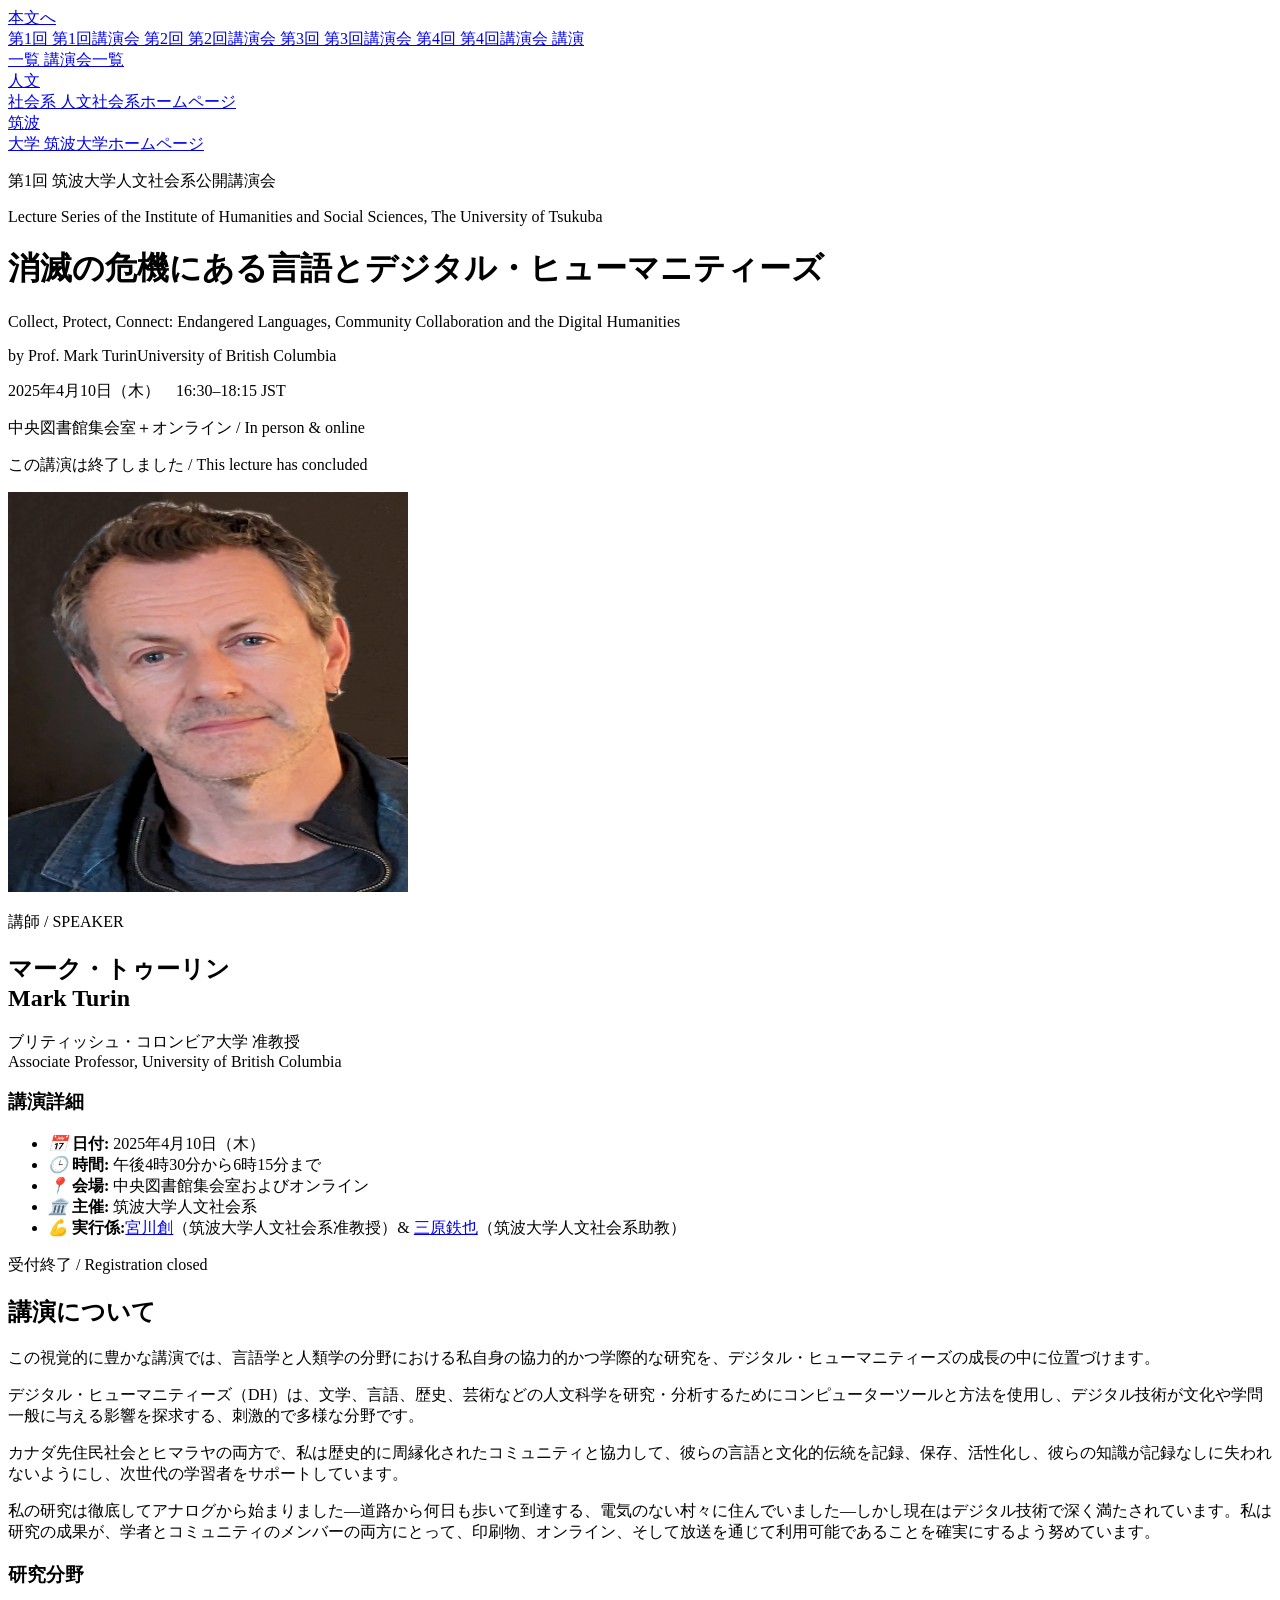
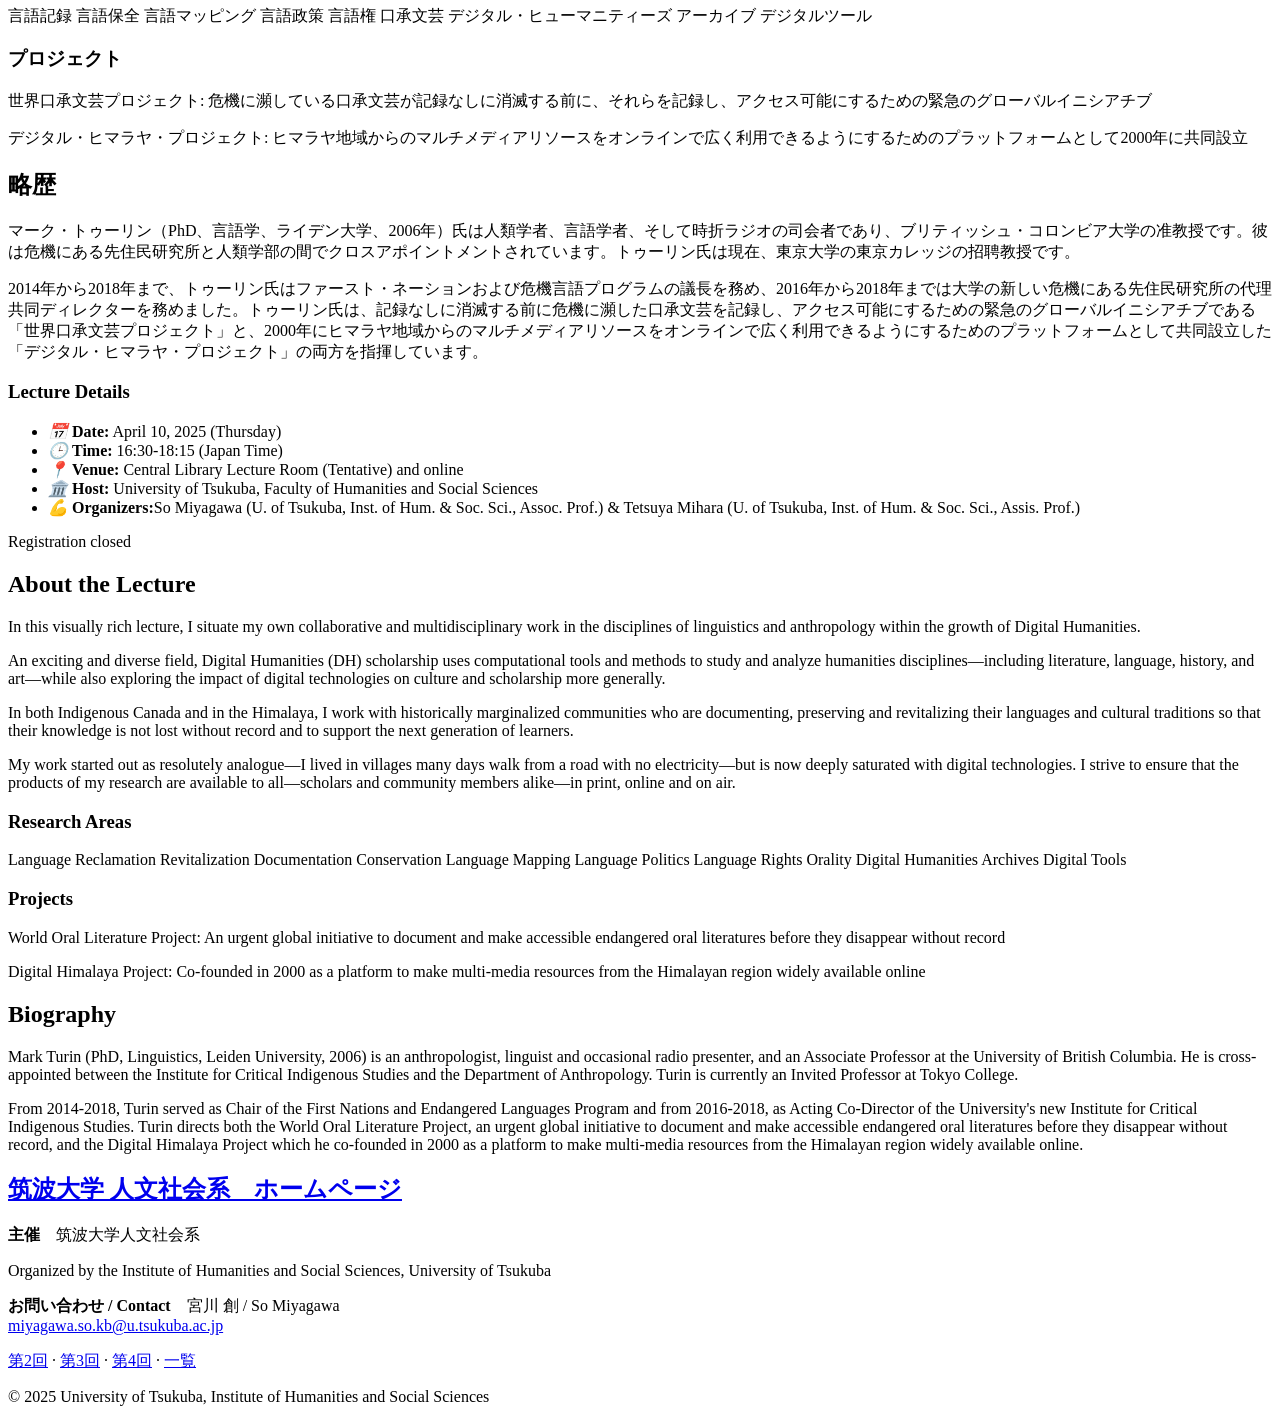
==== commit 7bc4c68d: "changed" ====
--- a/1/index.html
+++ b/1/index.html
@@ -60,9 +60,7 @@
             <p class="speaker-line" lang="en">by Prof. Mark Turin<span>University of British Columbia</span></p>
             <p class="event-line">2025年4月10日（木）　16:30–18:15 JST</p>
             <p class="online-badge">中央図書館集会室＋オンライン <span lang="en">/ In person &amp; online</span></p>
-            <div class="actions">
-                <a class="action" href="https://docs.google.com/forms/d/e/1FAIpQLSdIY01GYCoTN7OvCxIDIOvJ1w9GV--gz2LfOuzs_iIa3e0frg/viewform?usp=dialog" target="_blank" rel="noopener">参加登録 / Register here</a>
-            </div>
+            <p class="status-past">この講演は終了しました <span lang="en">/ This lecture has concluded</span></p>
         </div>
     </header>
 
@@ -95,9 +93,7 @@
                         <li><i>🏛️</i> <strong>主催:</strong> 筑波大学人文社会系</li>
                                                 <li><i>💪</i> <strong>実行係:</strong><a href="https://trios.tsukuba.ac.jp/ja/researcher/0000004893" target="_blank">宮川創</a>（筑波大学人文社会系准教授）&amp; <a href="https://trios.tsukuba.ac.jp/ja/researcher/0000004052" target="_blank">三原鉄也</a>（筑波大学人文社会系助教）</li>
 
-                    </ul>  <div class="button010">
-                        <a href="https://docs.google.com/forms/d/e/1FAIpQLSdIY01GYCoTN7OvCxIDIOvJ1w9GV--gz2LfOuzs_iIa3e0frg/viewform?usp=dialog" target="_blank">参加登録</a>
-                    </div></div>
+                    </ul>  <p class="status-note">受付終了 / Registration closed</p></div>
                 
                 <div class="content-card">
                     <h2>講演について</h2>
@@ -153,9 +149,7 @@
                             <li><i>💪</i> <strong>Organizers:</strong>So Miyagawa (U. of Tsukuba, Inst. of Hum. & Soc. Sci., Assoc. Prof.) &amp; Tetsuya Mihara (U. of Tsukuba, Inst. of Hum. &amp; Soc. Sci., Assis. Prof.)</li>
                     </ul>
 
-                    <div class="button010">
-                        <a href="https://docs.google.com/forms/d/e/1FAIpQLSdIY01GYCoTN7OvCxIDIOvJ1w9GV--gz2LfOuzs_iIa3e0frg/viewform?usp=dialog" target="_blank">Register here</a>
-                    </div>
+                    <p class="status-note">Registration closed</p>
                 </div>
                 
                 <div class="content-card">
@@ -209,14 +203,16 @@
     </main>
 
     <footer>
-        <div class="footer-grid"></div>
+        <div class="footer-grid" aria-hidden="true"></div>
         <div class="container footer-content">
-            <div style="font-weight: bold; font-size: 1.5rem; margin-bottom: 1rem;">筑波大学</div>
-            <div style="font-size: 1.2rem; margin-bottom: 1.5rem;">University of Tsukuba</div>
-            <p>© 2025 University of Tsukuba, Institute of Humanities and Social Sciences</p>
-            <p>お問い合わせ: [連絡先情報] 宮川創 / So Miyagawa：miyagawa.so.kb@u.tsukuba.ac.jp</p>
+            <p><strong>主催</strong>　筑波大学人文社会系</p>
+            <p lang="en">Organized by the Institute of Humanities and Social Sciences, University of Tsukuba</p>
+            <p><strong>お問い合わせ / Contact</strong>　宮川 創 / So Miyagawa<br><a class="mail" href="mailto:miyagawa.so.kb@u.tsukuba.ac.jp">miyagawa.so.kb@u.tsukuba.ac.jp</a></p>
+            <p><a href="/seminars/2/">第2回</a> · <a href="/seminars/3/">第3回</a> · <a href="/seminars/4/">第4回</a> · <a href="/seminars/">一覧</a></p>
+            <p class="small">&copy; 2025 University of Tsukuba, Institute of Humanities and Social Sciences</p>
         </div>
     </footer>
+
 
 </body>
 </html>
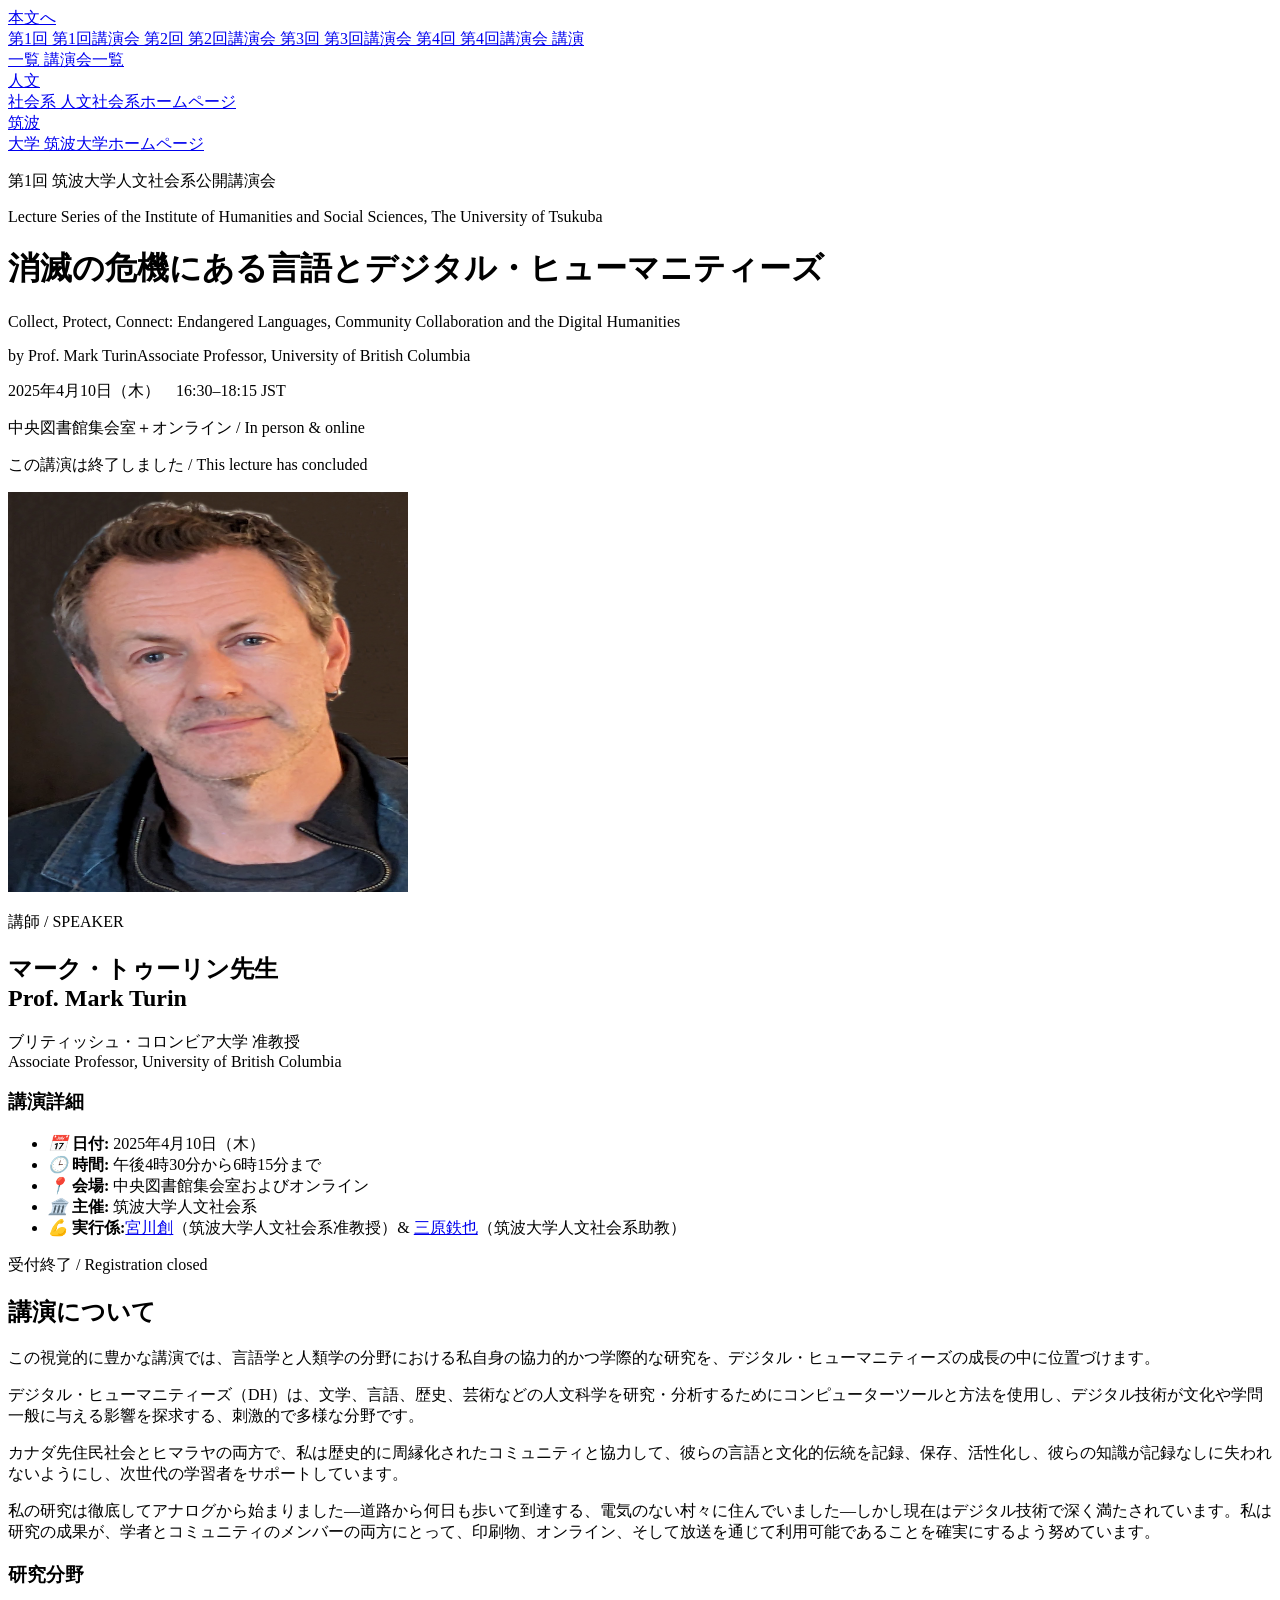
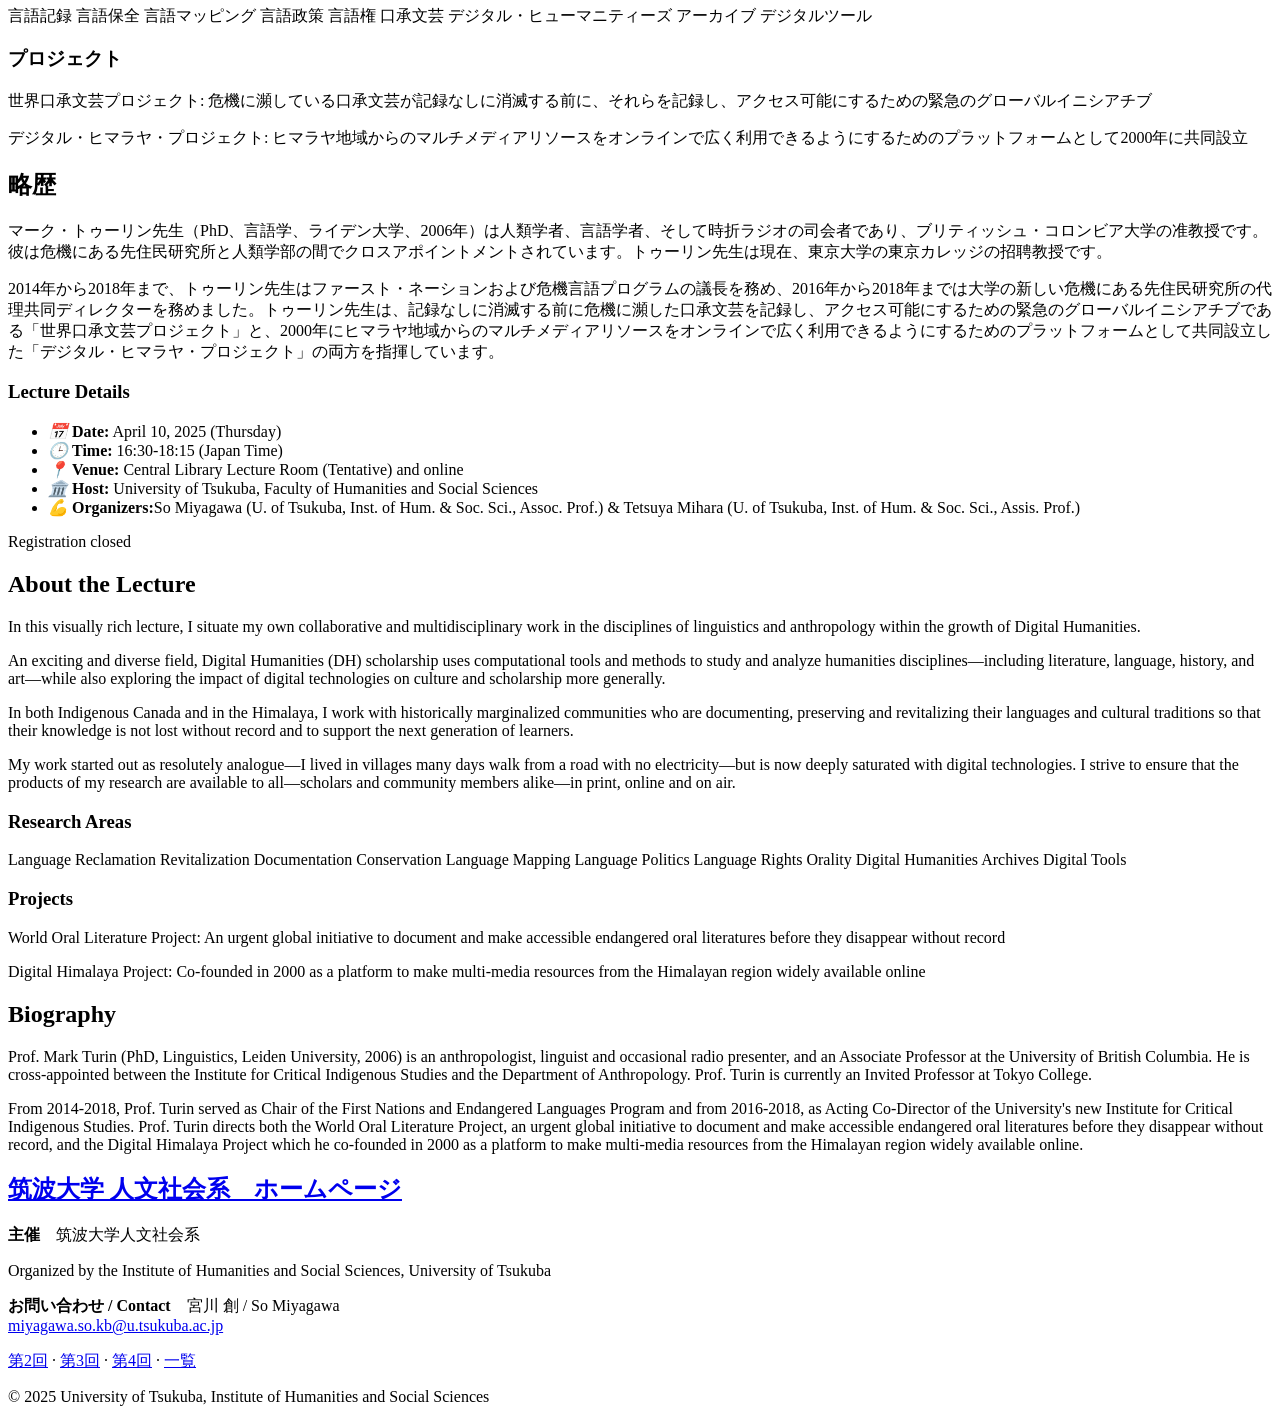
==== commit c8cab3ca: "changed" ====
--- a/1/index.html
+++ b/1/index.html
@@ -4,7 +4,7 @@
     <meta charset="UTF-8">
     <meta name="viewport" content="width=device-width, initial-scale=1.0">
     <title>筑波大学人文社会系公開講演会 第1回</title>
-    <meta name="description" content="消滅の危機にある言語とデジタル・ヒューマニティーズ。2025年4月10日（木）16:30–18:15、Mark Turin 氏（ブリティッシュ・コロンビア大学）。筑波大学人文社会系公開講演会 第1回。">
+    <meta name="description" content="消滅の危機にある言語とデジタル・ヒューマニティーズ。2025年4月10日（木）16:30–18:15、マーク・トゥーリン先生 / Prof. Mark Turin（ブリティッシュ・コロンビア大学 准教授）。筑波大学人文社会系公開講演会 第1回。">
     <meta name="theme-color" content="#6a35ce">
     <link rel="stylesheet" href="/seminars/assets/site.css">
     <script src="/seminars/assets/site.js" defer></script>
@@ -57,7 +57,7 @@
             <p class="institution-en" lang="en">Lecture Series of the Institute of Humanities and Social Sciences, The University of Tsukuba</p>
             <h1>消滅の危機にある言語とデジタル・ヒューマニティーズ</h1>
             <p class="english-title" lang="en">Collect, Protect, Connect: Endangered Languages, Community Collaboration and the Digital Humanities</p>
-            <p class="speaker-line" lang="en">by Prof. Mark Turin<span>University of British Columbia</span></p>
+            <p class="speaker-line" lang="en">by Prof. Mark Turin<span>Associate Professor, University of British Columbia</span></p>
             <p class="event-line">2025年4月10日（木）　16:30–18:15 JST</p>
             <p class="online-badge">中央図書館集会室＋オンライン <span lang="en">/ In person &amp; online</span></p>
             <p class="status-past">この講演は終了しました <span lang="en">/ This lecture has concluded</span></p>
@@ -76,7 +76,7 @@
             </div>
             <div class="profile-info-container">
                 <p class="small">講師 / SPEAKER</p>
-                <h2 class="profile-name">マーク・トゥーリン<br><span lang="en">Mark Turin</span></h2>
+                <h2 class="profile-name">マーク・トゥーリン先生<br><span lang="en">Prof. Mark Turin</span></h2>
                 <p class="profile-title">ブリティッシュ・コロンビア大学 准教授<br><span lang="en">Associate Professor, University of British Columbia</span></p>
             </div>
         </section>
@@ -131,9 +131,9 @@
                 
                 <div class="content-card">
                     <h2>略歴</h2>
-                    <p>マーク・トゥーリン（PhD、言語学、ライデン大学、2006年）氏は人類学者、言語学者、そして時折ラジオの司会者であり、ブリティッシュ・コロンビア大学の准教授です。彼は<span class="highlight-text">危機にある先住民研究所</span>と人類学部の間でクロスアポイントメントされています。トゥーリン氏は現在、東京大学の東京カレッジの招聘教授です。</p>
+                    <p>マーク・トゥーリン先生（PhD、言語学、ライデン大学、2006年）は人類学者、言語学者、そして時折ラジオの司会者であり、ブリティッシュ・コロンビア大学の准教授です。彼は<span class="highlight-text">危機にある先住民研究所</span>と人類学部の間でクロスアポイントメントされています。トゥーリン先生は現在、東京大学の東京カレッジの招聘教授です。</p>
                     
-                    <p>2014年から2018年まで、トゥーリン氏はファースト・ネーションおよび危機言語プログラムの議長を務め、2016年から2018年までは大学の新しい危機にある先住民研究所の代理共同ディレクターを務めました。トゥーリン氏は、記録なしに消滅する前に危機に瀕した口承文芸を記録し、アクセス可能にするための緊急のグローバルイニシアチブである<span class="highlight-text">「世界口承文芸プロジェクト」</span>と、2000年にヒマラヤ地域からのマルチメディアリソースをオンラインで広く利用できるようにするためのプラットフォームとして共同設立した<span class="highlight-text">「デジタル・ヒマラヤ・プロジェクト」</span>の両方を指揮しています。</p>
+                    <p>2014年から2018年まで、トゥーリン先生はファースト・ネーションおよび危機言語プログラムの議長を務め、2016年から2018年までは大学の新しい危機にある先住民研究所の代理共同ディレクターを務めました。トゥーリン先生は、記録なしに消滅する前に危機に瀕した口承文芸を記録し、アクセス可能にするための緊急のグローバルイニシアチブである<span class="highlight-text">「世界口承文芸プロジェクト」</span>と、2000年にヒマラヤ地域からのマルチメディアリソースをオンラインで広く利用できるようにするためのプラットフォームとして共同設立した<span class="highlight-text">「デジタル・ヒマラヤ・プロジェクト」</span>の両方を指揮しています。</p>
                 </div>
             </div>
             
@@ -190,9 +190,9 @@
                 
                 <div class="content-card">
                     <h2 class="en-text">Biography</h2>
-                    <p>Mark Turin (PhD, Linguistics, Leiden University, 2006) is an anthropologist, linguist and occasional radio presenter, and an Associate Professor at the University of British Columbia. He is cross-appointed between the <span class="highlight-text">Institute for Critical Indigenous Studies</span> and the Department of Anthropology. Turin is currently an Invited Professor at Tokyo College.</p>
-                    
-                    <p>From 2014-2018, Turin served as Chair of the First Nations and Endangered Languages Program and from 2016-2018, as Acting Co-Director of the University's new Institute for Critical Indigenous Studies. Turin directs both the <span class="highlight-text">World Oral Literature Project</span>, an urgent global initiative to document and make accessible endangered oral literatures before they disappear without record, and the <span class="highlight-text">Digital Himalaya Project</span> which he co-founded in 2000 as a platform to make multi-media resources from the Himalayan region widely available online.</p>
+                    <p>Prof. Mark Turin (PhD, Linguistics, Leiden University, 2006) is an anthropologist, linguist and occasional radio presenter, and an Associate Professor at the University of British Columbia. He is cross-appointed between the <span class="highlight-text">Institute for Critical Indigenous Studies</span> and the Department of Anthropology. Prof. Turin is currently an Invited Professor at Tokyo College.</p>
+
+                    <p>From 2014-2018, Prof. Turin served as Chair of the First Nations and Endangered Languages Program and from 2016-2018, as Acting Co-Director of the University's new Institute for Critical Indigenous Studies. Prof. Turin directs both the <span class="highlight-text">World Oral Literature Project</span>, an urgent global initiative to document and make accessible endangered oral literatures before they disappear without record, and the <span class="highlight-text">Digital Himalaya Project</span> which he co-founded in 2000 as a platform to make multi-media resources from the Himalayan region widely available online.</p>
                 </div>
             </div>
         </div>
